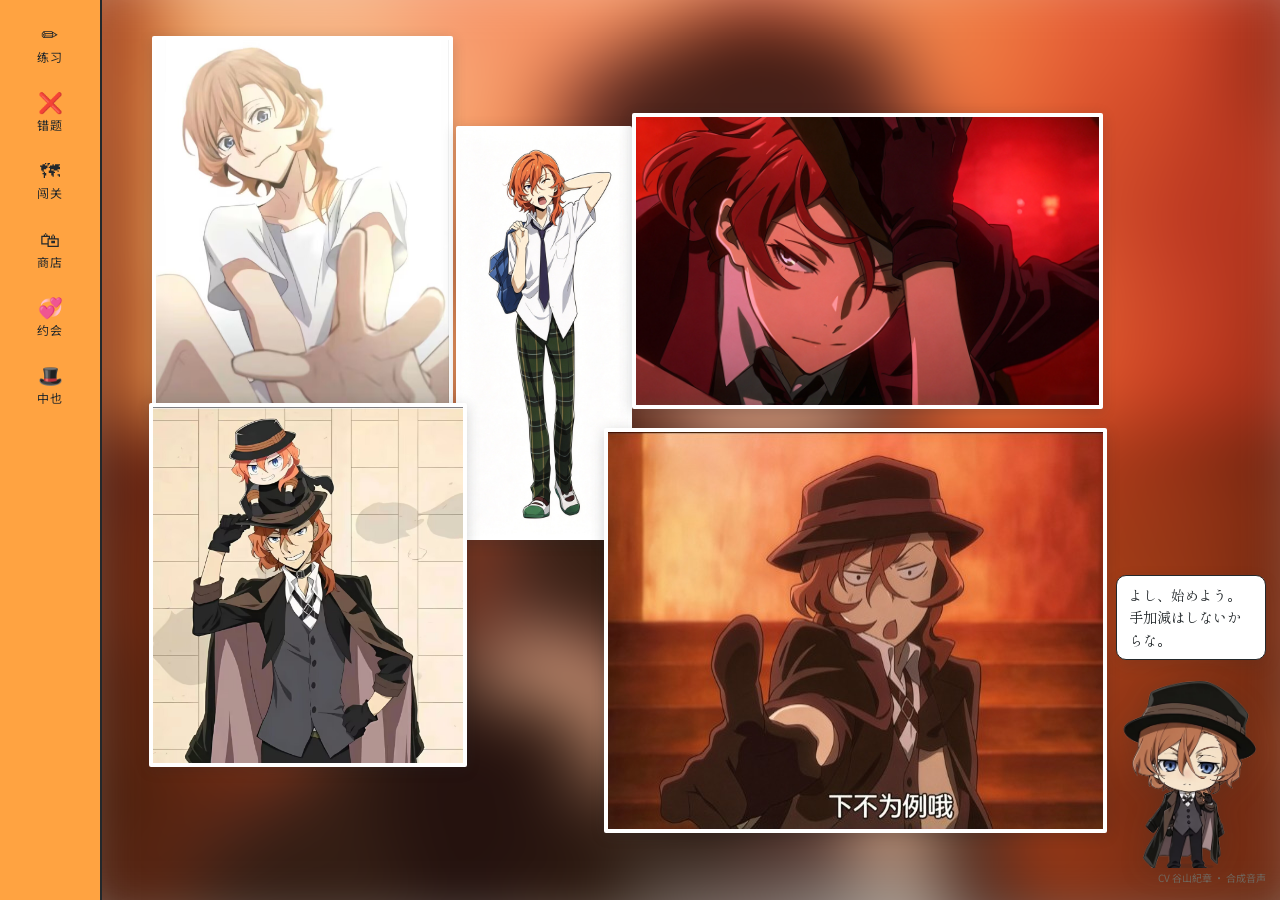
==== index.html @ ce62f8be "中也的约会基金上线（替换左边栏衣橱入口）：侧栏「👗衣橱」改「💞约会」，衣橱换装 UI/wrInit/wrState 全套删除（config/wardrobe.json 与 store.wardrobe" ====
<!DOCTYPE html>
<html lang="zh-CN">
<head>
<meta charset="UTF-8">
<meta name="viewport" content="width=device-width, initial-scale=1.0">
<title>かな練習 · 标日初级上册单词拼写</title>
<link rel="preconnect" href="https://fonts.googleapis.com">
<link rel="preconnect" href="https://fonts.gstatic.com" crossorigin>
<link href="https://fonts.googleapis.com/css2?family=Shippori+Mincho:wght@500;700;800&family=Noto+Sans+SC:wght@400;500;700&display=swap" rel="stylesheet">
<link rel="stylesheet" href="css/style.css">
</head>
<body>
<!-- ============ 左侧功能边栏 ============ -->
<aside class="sidebar" id="sideBar">
  <button class="side-item" id="practiceBtn" title="练习"><span class="si-ico">✏️</span><span class="si-tx">练习</span></button>
  <button class="side-item" id="wrongSideBtn" title="错题本"><span class="si-ico">❌</span><span class="si-tx">错题</span></button>
  <button class="side-item" id="questSideBtn" title="闯关地图"><span class="si-ico">🗺</span><span class="si-tx">闯关</span></button>
  <button class="side-item" id="shopBtn" title="商店"><span class="si-ico">🛍</span><span class="si-tx">商店</span></button>
  <button class="side-item" id="bankBtn" title="中也的约会基金"><span class="si-ico">💞</span><span class="si-tx">约会</span></button>
  <button class="side-item" id="chuuyaBtn" title="中也"><span class="si-ico">🎩</span><span class="si-tx">中也</span></button>
</aside>

<!-- ============ 主页面图片轮播（边栏右侧整个区域） ============ -->
<div id="homeStage" aria-hidden="true">
  <div class="hs-bg" id="hsBg0"></div>
  <div class="hs-bg" id="hsBg1"></div>
  <div class="hs-stack" id="hsStack"></div>
</div>

<header class="top" id="topbar" hidden>
  <button class="home-back" id="backHomeBtn" title="返回主页面" aria-label="返回主页面"><svg viewBox="0 0 24 24" width="20" height="20" aria-hidden="true"><path d="M20 12H5M11 5l-7 7 7 7" fill="none" stroke="currentColor" stroke-width="2" stroke-linecap="round" stroke-linejoin="round"/></svg></button>
  <h1 class="jp">かな書き取り <span style="font-family:inherit">· 单词拼写练习</span></h1>
  <div class="sub">新版标准日本语 初级上册 · <span id="totalWords">1065</span> 词</div>
</header>

<div class="hud" id="hud" hidden>
  <span class="hud-item">Lv <b id="hudLv">1</b></span>
  <span class="hud-item" title="金币">🪙 <b id="hudCoins">10000</b></span>
  <span class="hud-item" title="提示券：揭示下一个假名，每按一次消耗 1 张">💡 <b id="hudHint">10</b></span>
  <span class="hud-item" title="跳过券：跳过当前词，每词消耗 1 张">🎫 <b id="hudSkip">10</b></span>
  <span class="hud-spacer"></span>
  <button class="hud-btn dev" id="resetEcoBtn" title="开发者：重置等级/金币/券为默认值">重置</button>
</div>

<!-- ============ 选择范围（练习页：主区全宽，与顶栏同层） ============ -->
<section id="setup" hidden>
  <div class="setup-top">
    <button class="word-edit" id="editWordsBtn" disabled title="先勾选下方课文，再点这里增删单词">✏️ 编辑单词</button>
    <button class="btn" id="allBtn">全选</button>
    <button class="btn" id="noneBtn">清空</button>
    <span class="wt-total" id="wtPractice"></span>
  </div>
  <div class="lessons" id="lessonChips"></div>
  <div class="stage-tests" id="stageTests"></div>
  <div class="opt">
    <label><input type="checkbox" id="optRandom" checked>乱序出题</label>
    <label><input type="checkbox" id="optKanji">题面显示汉字写法</label>
    <label><input type="checkbox" id="optLen" checked>显示字数格子</label>
  </div>
  <p class="note">看中文释义，用日语输入法把这个词的假名拼出来，回车判定。答错的词会自动进错题本。</p>
  <button class="start" id="startBtn" disabled>请先选择课文</button>
</section>

<!-- ============ 闯关地图（主区全宽，与顶栏/练习页同层） ============ -->
<section id="questMap" hidden>
  <div class="drill-top">
    <div></div>
    <div class="map-title">闯关地图 · 初级上册 24 课<span class="wt-total" id="wtQuest"></span></div>
    <div><button class="quit" id="questResetBtn">重置进度</button></div>
  </div>
  <div class="qmap" id="qmapBox"></div>
  <p class="note">3★ = 全对且未用券 · 用券最高 2★ · 首通奖励翻倍 · 自由练习不受限制</p>
</section>

<!-- ============ 错题本过渡页（主区全宽，与闯关地图同层）：先看统计，点「败部复活」才进答题 ============ -->
<section id="wrongBook" hidden>
  <div class="drill-top">
    <div></div>
    <div class="map-title"><span id="wrongBookTitle">错题本</span><span class="wt-total" id="wtWrong"></span></div>
    <div><button class="quit" id="wrongClearBtn">清空错题本</button></div>
  </div>
  <div class="wrong-stats" id="wrongStatsBox"></div>
  <button class="start" id="reviveBtn">败部复活</button>
</section>

<div class="wrap">
  <!-- ============ 错题本为空 ============ -->
  <section id="wrongEmpty" hidden>
    <p class="empty-note">错题本还是空的 · 在「练习」里答错的词会自动收进来</p>
  </section>

  <!-- ============ 练习 ============ -->
  <section id="drill" hidden>
    <div class="drill-top">
      <div></div>
      <div class="drill-mid"><span id="progress"></span><span id="questModeTag" hidden>闯关模式</span></div>
      <div class="streak">连对 <b id="streakNum">0</b></div>
    </div>
    <div class="card">
      <div class="tags">
        <span class="tag pos" id="posTag"></span>
        <span class="tag lesson" id="lessonTag"></span>
        <span class="tag lesson" id="diffTag" hidden></span>
      </div>
      <div class="meaning jp" id="meaningEl"></div>
      <div class="kanji-hint jp" id="kanjiHint" hidden></div>
      <div class="masu jp" id="masu"></div>
      <input id="ans" autocomplete="off" autocapitalize="off" spellcheck="false" placeholder="输入假名，回车判定">
      <div class="actions">
        <button class="btn" id="hintBtn">提示下一假名</button>
        <button class="btn" id="clearBtn">清空</button>
        <button class="btn" id="skipBtn">跳过（记为答错）</button>
      </div>
      <div class="feedback" id="feedback"></div>
    </div>
    <!-- 手动计时：进场不走，开始/暂停/停止三键 + 时长显示，卡片下面左对齐 -->
    <div class="timer-row">
      <span id="timerDisp">00:00</span>
      <button id="timerPauseBtn" title="开始计时"><svg viewBox="0 0 24 24" width="13" height="13" aria-hidden="true"><g class="ic-pause"><rect x="6" y="4" width="4.5" height="16" rx="1" fill="currentColor"/><rect x="13.5" y="4" width="4.5" height="16" rx="1" fill="currentColor"/></g><g class="ic-play"><path d="M7 4.5v15l13-7.5z" fill="currentColor"/></g></svg></button>
      <button id="timerStopBtn" title="停止"><span class="stop-sq"></span></button>
    </div>
  </section>

  <!-- ============ 结果 ============ -->
  <section id="result" hidden>
    <div class="score">
      <div><div class="num ok" id="scoreCorrect">0</div><div class="lab">答对</div></div>
      <div><div class="num" id="scoreTotal">0</div><div class="lab">总题数</div></div>
      <div><div class="num" id="scoreStreak">0</div><div class="lab">最高连对</div></div>
    </div>
    <div class="qstars" id="qStars" hidden></div>
    <p class="empty-note" id="qRewardNote" hidden></p>
    <div class="wrong-list" id="wrongListBlock" hidden>
      <h3>本次答错</h3>
      <div id="wrongRows"></div>
    </div>
    <p class="empty-note" id="allRightNote" hidden>全部答对，漂亮！</p>
    <p class="empty-note" id="ticketNote" hidden>本场使用了提示/跳过券 · 闯关模式下星级将封顶 2 星</p>
    <div class="row">
      <button class="btn" id="retryQuestBtn" hidden>再挑战本关</button>
      <button class="btn" id="redoWrongBtn">重练本次错题</button>
      <button class="btn" id="redoSameBtn">同范围再来一轮</button>
      <button class="btn" id="backBtn">返回选择</button>
    </div>
  </section>

  <!-- ============ 商店 ============ -->
  <section id="shopView" hidden>
    <div class="page-narrow">
      <div class="shop-item">
        <div class="shop-info"><b>提示券 💡</b><span>揭示下一个假名 · 每次扣 1 张</span></div>
        <button class="btn" id="buyHintBtn">🪙 15</button>
      </div>
      <div class="shop-item">
        <div class="shop-info"><b>跳过券 🎫</b><span>跳过当前词（记为答错）</span></div>
        <button class="btn" id="buySkipBtn">🪙 30</button>
      </div>
      <div class="shop-note" id="shopNote">券点击即买 · 扣金币直接生效</div>
    </div>
  </section>

  <!-- ============ 中也的约会基金：三板块答题时长兑金币（2026-11-07 替换衣橱入口） ============ -->
  <section id="bankView" hidden>
    <div class="page-narrow">
      <div class="bank-head">
        <b class="bank-title">💞 中也的约会基金</b>
        <span class="bank-sub">攒下的每一分钟，中也都记着</span>
      </div>
      <div class="bank-stats">
        <div class="bank-stat"><span class="lab">未兑换时长</span><b id="bankAvail">00:00</b></div>
        <div class="bank-stat"><span class="lab">已兑换时长</span><b id="bankSpent">00:00</b></div>
      </div>
      <div class="shop-item">
        <div class="shop-info"><b>20 分钟档 · 50 金币</b><span>满 20 分钟、不足 30 分钟时可领 · 兑换扣 20 分钟</span></div>
        <button class="btn bank-claim" data-min="20" data-reward="50">兑换</button>
      </div>
      <div class="shop-item">
        <div class="shop-info"><b>30 分钟档 · 110 金币</b><span>满 30 分钟、不超过 1 小时可领 · 兑换扣 30 分钟</span></div>
        <button class="btn bank-claim" data-min="30" data-reward="110">兑换</button>
      </div>
      <div class="shop-item">
        <div class="shop-info"><b>1 小时档 · 200 金币</b><span>超过 1 小时可领 · 兑换扣 60 分钟</span></div>
        <button class="btn bank-claim" data-min="60" data-reward="200">兑换</button>
      </div>
      <div class="shop-note" id="bankNote">未兑换时长满 20 分钟就能领第一笔</div>
    </div>
  </section>
</div>

<!-- ============ 中也 ============ -->
<div class="shop-mask" id="chuuyaMask" hidden>
  <div class="shop">
    <div class="shop-head"><b>中也</b><button class="shop-close" id="chuuyaCloseBtn">✕</button></div>
    <div id="chuuyaBody"></div>
  </div>
</div>

<!-- ============ 编辑单词 ============ -->
<div class="shop-mask" id="editMask" hidden>
  <div class="shop edit-shop">
    <div class="shop-head"><b id="editTitle">编辑单词</b><button class="shop-close" id="editCloseBtn">✕</button></div>
    <div class="edit-body" id="editBody"></div>
    <p class="shop-note" id="editNote"></p>
    <div class="edit-foot">
      <button class="btn" id="editCancelBtn">取消</button>
      <button class="btn save" id="editSaveBtn">保存修改</button>
    </div>
  </div>
</div>

<!-- ============ 难度选择 ============ -->
<div class="shop-mask" id="diffMask" hidden>
  <div class="shop">
    <div class="shop-head"><b id="diffTitle">第1课</b><button class="quit" id="diffResetBtn">重置</button><button class="shop-close" id="diffCloseBtn">✕</button></div>
    <div class="shop-item">
      <div class="shop-info"><b>普通</b><span>中文释义 → 打假名 · 显示字数格子</span></div>
      <div class="diff-right"><span class="dstars" id="diffNStars"></span><button class="btn" id="diffNBtn">开始</button></div>
    </div>
    <div class="shop-item">
      <div class="shop-info"><b>进阶</b><span>看汉字写假名读音 · 无字数格子</span></div>
      <div class="diff-right"><span class="dstars" id="diffAStars"></span><button class="btn" id="diffABtn">开始</button></div>
    </div>
    <div class="shop-note">首通奖励翻倍 · 过关 1/2/3★ +20/30/50</div>
  </div>
</div>

<!-- ============ 升级/降级弹窗 ============ -->
<div class="shop-mask" id="lvUpMask" hidden>
  <div class="shop lvup">
    <div class="shop-head"><b id="lvUpTitle">🎉 恭喜升级！</b></div>
    <div class="shop-item">
      <div class="shop-info"><b id="lvUpLine"></b><span id="lvUpDetail"></span></div>
    </div>
    <p class="shop-note" id="lvUpNote">每升 1 级：金币 +5000 · 提示券 +10 · 跳过券 +10</p>
    <div class="edit-foot"><button class="btn save" id="lvUpOkBtn">收下奖励</button></div>
  </div>
</div>

<!-- ============ 计时停止确认：本场统计 + 退出/不退出 ============ -->
<div class="shop-mask" id="stopMask" hidden>
  <div class="shop stop-shop">
    <div class="shop-head"><b id="stopTitle">练习</b></div>
    <div class="stop-stats">
      <div class="stop-line">
        <span class="s-ok">✅ <b id="stopOk">0</b>道</span>
        <span class="s-bad">❌ <b id="stopBad">0</b>道</span>
        <span class="s-acc">正确率 <b id="stopAcc">—</b></span>
      </div>
      <div class="stop-line"><span>💡 <b id="stopHint">0</b></span><span>🎫 <b id="stopSkip">0</b></span></div>
    </div>
    <div class="edit-foot stop-foot">
      <button class="btn" id="stopExitBtn">退出</button>
      <button class="btn save" id="stopStayBtn">不退出</button>
    </div>
  </div>
</div>

<script src="js/puppet.js"></script>
<script src="js/companion.js"></script>
<script src="js/homestage.js"></script>
<script src="js/cursor-dog.js"></script>
<script src="js/sfx.js"></script>
<script src="js/main.js"></script>
</body>
</html>
---- css/style.css ----
:root{
  --bg:#EEF1EE;
  --panel:#FFFFFF;
  --ink:#23282B;
  --muted:#6E7A76;
  --ai:#33518E;
  --ai-deep:#26406F;
  --ai-soft:#DFE6F2;
  --shu:#BE4441;
  --shu-soft:#F6E3E2;
  --midori:#3F7D57;
  --midori-soft:#E1EFE6;
  --line:#D7DDD8;
  --masu-line:#E4E1D6;
  --grad-h:linear-gradient(90deg,#CDFF97,#F0D1FF);   /* 绿→紫横向渐变：编辑单词/全选/清空、错题行、券/时长档框 */
  --grad-v:linear-gradient(180deg,#CDFF97,#F0D1FF);  /* 同色纵向：中也弹窗面板 */
  --side-w:102px;
}
*{box-sizing:border-box;margin:0;padding:0}
[hidden]{display:none !important}   /* 覆盖 header.top/.hud 等的 display:flex，保证 hidden 生效 */
html{-webkit-text-size-adjust:100%}
body{
  background:var(--bg);
  color:var(--ink);
  font-family:"Noto Sans SC","Microsoft YaHei",system-ui,sans-serif;
  font-size:16px;
  line-height:1.6;
  min-height:100vh;
}
.jp{font-family:"Shippori Mincho","Yu Mincho","MS Mincho",serif;}
.wrap{max-width:680px;margin:0 auto;padding:0 16px 64px;position:relative;z-index:1;pointer-events:none;}   /* 顶部间距由移出的 header 自带 */
.wrap>*{pointer-events:auto;}   /* 容器本体穿透点击（空隙处点到轮播层），内容层浮在轮播上方 */
@media (max-width:890px){   /* 窄屏：内容区从边栏右侧开始，不再居中 */
  .wrap{margin-left:var(--side-w);max-width:none;}
}
header.top{   /* 顶栏：边栏右侧整个主区全宽；箭头贴左、标题绝对居中、词数贴右 */
  position:relative;z-index:1;
  display:flex;align-items:center;justify-content:space-between;
  margin:24px 0 6px var(--side-w);
  padding:0 20px 10px 16px;
}
header.top h1{   /* 绝对居中（flex:1 会因左右元素宽度不等而偏心）；纯展示不挡箭头/词数点击 */
  position:absolute;top:0;bottom:10px;left:0;right:0;
  display:flex;align-items:center;justify-content:center;
  margin:0;pointer-events:none;white-space:nowrap;
  font-size:20px;font-weight:700;letter-spacing:.02em;
}
header.top .sub{font-size:12px;color:var(--muted);margin-left:auto;}
/* 返回主页面箭头：无圆圈细线条，字号颜色与标题一致 */
.home-back{
  border:none;background:none;color:var(--ink);cursor:pointer;flex:none;
  align-self:center;padding:2px 10px 2px 0;margin-right:2px;line-height:0;
}
.home-back svg{display:block;}
.home-back:hover{color:var(--ai);}
.home-back:focus-visible{outline:2px solid var(--ai);outline-offset:2px;}
main section{margin-top:28px;}
.note{font-size:13px;color:var(--muted);margin:10px 0 0;}

/* ---------- setup ---------- */
/* 编辑单词入口按钮：细描边胶囊，悬停淡靛底 */
.word-edit{
  border:1.5px solid var(--ai);background:var(--grad-h);color:var(--ai);
  border-radius:999px;padding:7px 20px;font-size:14px;font-weight:600;
  font-family:inherit;letter-spacing:.04em;cursor:pointer;
  display:inline-flex;align-items:center;gap:7px;margin-bottom:12px;
  transition:background .15s ease,box-shadow .15s ease,border-color .15s ease;
}
.word-edit:hover:not(:disabled){background:var(--ai-soft);box-shadow:0 2px 8px rgba(51,81,142,.14);}
.word-edit:disabled{border-color:var(--line);color:var(--muted);cursor:not-allowed;}
.setup-top{display:flex;align-items:center;gap:12px;margin-bottom:12px;}   /* 编辑单词 + 全选/清空 同一行；12px 行距=原 .word-edit 的 margin-bottom */
.setup-top .word-edit{margin-bottom:0;}
.setup-top .btn{font-size:13px;padding:4px 12px;background:var(--grad-h);}   /* 比编辑单词小一点、比右上角重置大一点 */
.lessons{display:grid;grid-template-columns:repeat(auto-fill,minmax(96px,1fr));gap:8px;}
/* 练习页移出 .wrap 独立全宽（与 header.top 同层）：铺满边栏右侧主区，不再挤居中列 */
#setup{
  margin:28px 0 0 var(--side-w);padding:0 20px 64px 16px;
  position:relative;z-index:1;
}
#setup .lessons{grid-template-columns:repeat(12,1fr);gap:14px 12px;}   /* 全宽铺满、12 列（24 课=2 行，单卡与阶段按钮差不多宽）；窄屏降列 */
#setup .opt{justify-content:center;}
#setup .note{text-align:center;}
#setup .start{display:block;width:min(420px,100%);margin:22px auto 0;}   /* button 是 inline-block，auto margin 要配 display:block 才居中 */
@media (max-width:890px){
  #setup .lessons{grid-template-columns:repeat(8,1fr);}
}
@media (max-width:560px){
  #setup .lessons{grid-template-columns:repeat(6,1fr);}
}
.stage-tests{display:flex;justify-content:center;flex-wrap:wrap;gap:10px;margin-top:14px;}
.chip{
  border:none;background:transparent;border-radius:6px;   /* 透明无边框：融进轮播背景更沉浸 */
  padding:7px 4px 5px;text-align:center;cursor:pointer;user-select:none;
  transition:background .12s;
}
.chip .no{display:block;font-weight:700;font-size:15px;}
.chip .ct{display:block;font-size:11px;color:var(--muted);line-height:1.3;}
.chip .no,.chip .ct{text-shadow:0 1px 3px rgba(255,255,255,.75),0 0 6px rgba(255,255,255,.45);}   /* 透明底后文字直接叠在轮播上，白晕保可读 */
.chip:hover{background:rgba(255,255,255,.35);}   /* 无边框后用淡白底做悬停反馈 */
.chip.on{background:#FFA341;color:var(--ink);}   /* 选中态=与边栏相同橙（色值独立写死），未选=透明 */
.chip.on .ct{color:var(--ink);}
/* 悬停彩蛋：移入课程按钮随机出一张图，contain 完整显示、文字隐藏（规则须在 .chip.on 后，否则选中态橙底盖掉白底衬） */
.chip.peek{background-color:#fff;background-size:contain;background-position:center;background-repeat:no-repeat;}
.chip.peek .no,.chip.peek .ct{visibility:hidden;}
.row{display:flex;flex-wrap:wrap;gap:8px;align-items:center;margin-top:14px;}
button{font:inherit;cursor:pointer;}
.btn{
  border:1px solid var(--line);background:var(--panel);color:var(--ink);
  border-radius:6px;padding:7px 14px;font-size:14px;
  transition:border-color .12s, background .12s;
}
.btn:hover{border-color:var(--ai);color:var(--ai);}
.opt{display:flex;gap:18px;flex-wrap:wrap;margin-top:16px;font-size:14px;color:var(--muted);}
.opt label{display:flex;align-items:center;gap:6px;cursor:pointer;}
.opt input{accent-color:#FFA341;width:15px;height:15px;}   /* 打勾框橙，色值与边栏相同但独立写死不联动 */
.start{
  width:100%;margin-top:22px;padding:13px;border:none;border-radius:8px;
  background:#FFA341;color:var(--ink);font-size:16px;font-weight:700;letter-spacing:.08em;
  transition:background .12s;
}
.start:hover{background:#F08900;}
.start:disabled{background:#FFA341;opacity:.45;cursor:not-allowed;}   /* 未选课文也保持橙的身份，半透示意禁用 */
#startBtn.peek{color:transparent;background-color:#fff;}   /* hover 彩蛋：图紧裁 contain 居中（人物 1.6:1 竖比例，按钮 8:1 横框内显示 ~85×50），白底衬透明区；收窄到开始按钮本体，防殃及同样挂 .peek 的败部复活 */

/* ---------- drill ---------- */
.drill-top{display:flex;align-items:center;justify-content:space-between;font-size:13px;color:var(--muted);margin-bottom:12px;}
.drill-mid{display:flex;align-items:center;gap:10px;}   /* 第x/x题+闯关模式标记成对居中，不参与两端分布 */
.drill-top .quit{border:none;background:none;color:var(--muted);font-size:13px;padding:4px 2px;}
.drill-top .quit:hover{color:var(--shu);}
.streak{font-variant-numeric:tabular-nums;}
.streak b{color:var(--midori);font-size:15px;}
.card{
  background:var(--panel);border:1px solid var(--line);border-radius:10px;
  padding:28px 26px 24px;position:relative;
}
.card .tags{position:absolute;top:-11px;left:20px;display:flex;gap:6px;}
.tag{
  font-size:11px;padding:1px 9px;border-radius:99px;background:var(--ink);color:#fff;letter-spacing:.06em;
}
.tag.pos{background:var(--ai);}
.tag.lesson{background:#8B917F;}
.meaning{font-size:26px;font-weight:700;line-height:1.45;min-height:44px;}
.kanji-hint{font-size:15px;color:var(--muted);margin-top:2px;}

.masu{
  display:flex;flex-wrap:wrap;gap:6px;margin:22px 0 4px;
}
.masu .cell{
  width:52px;height:52px;border:1.5px solid var(--masu-line);background:#FDFCF9;
  display:flex;align-items:center;justify-content:center;
  font-size:26px;font-weight:700;color:var(--ink);
  border-radius:2px;
  position:relative;   /* 扫光 ::after 的定位锚 */
}
.masu .cell.filled{border-color:#B9C4B0;}
.masu.ok .cell{background:var(--midori-soft);border-color:var(--midori);color:var(--midori);}
.masu.bad .cell{background:var(--shu-soft);border-color:var(--shu);color:var(--shu);}
.masu.bad .cell.hit{background:var(--midori-soft);border-color:var(--midori);color:var(--midori);}

#ans{
  width:100%;margin-top:10px;padding:10px 12px;font-size:18px;
  border:1.5px solid var(--line);border-radius:6px;background:var(--panel);
  font-family:inherit;color:var(--ink);outline:none;
}
#ans:focus{border-color:var(--ai);}
.actions{display:flex;gap:8px;margin-top:12px;}
.actions .btn{font-size:13px;padding:6px 12px;}
.feedback{margin-top:16px;min-height:30px;position:relative;}   /* relative=答对粒子的定位锚 */
.fb-msg{font-size:14px;font-weight:700;}
.fb-msg.ok{color:var(--midori);}
.fb-msg.bad{color:var(--shu);}
.reveal{
  display:flex;align-items:baseline;gap:12px;flex-wrap:wrap;margin-top:8px;
  padding-top:12px;border-top:1px dashed var(--line);
}
.reveal .kana{font-size:22px;font-weight:800;color:var(--ai);}
.reveal .kanji{font-size:16px;color:var(--ink);}
.reveal .say{
  border:1px solid var(--line);background:var(--panel);border-radius:99px;
  width:34px;height:34px;font-size:16px;line-height:1;align-self:center;
}
.reveal .say:hover{border-color:var(--ai);}
.enter-tip{font-size:12px;color:var(--muted);margin-top:8px;}

/* ---------- result ---------- */
.score{display:flex;gap:34px;align-items:baseline;padding:18px 4px;}
.score .num{font-size:46px;font-weight:800;line-height:1;}
.score .num.ok{color:var(--midori);}
.score .lab{font-size:13px;color:var(--ink);margin-top:6px;}
.wrong-list{margin-top:8px;}
.wrong-list h3{font-size:14px;color:var(--shu);letter-spacing:.1em;margin-bottom:8px;}
.wrow{
  display:flex;gap:12px;align-items:baseline;flex-wrap:wrap;
  padding:9px 4px;border-bottom:1px solid var(--line);font-size:15px;
}
.wrow .l{font-size:11px;color:var(--ink);min-width:44px;}
.wrow .k{font-weight:800;min-width:120px;}
.wrow .m{color:var(--ink);font-size:13px;}
.empty-note{color:var(--ink);font-size:14px;padding:10px 4px;}
@media (max-width:480px){
  .masu .cell{width:44px;height:44px;font-size:22px;}
  .meaning{font-size:21px;}
  .score{gap:22px;}
}
@media (prefers-reduced-motion:reduce){
  *{transition:none !important;}
}

/* ---------- HUD / 商店（P1） ---------- */
.hud{
  display:flex;align-items:center;justify-content:center;gap:14px;
  padding:8px 20px 8px 16px;margin:0 0 14px var(--side-w);   /* 移出 .wrap：主区全宽条，与 header/#setup 对齐 */
  position:relative;z-index:1;
  font-size:13px;color:var(--muted);
}
.hud .hud-spacer{display:none;}   /* 居中布局不需要把重置推到最右 */
.hud b{color:var(--ink);font-size:14px;}
.hud-item.bump b{animation:bump .35s ease;}
@keyframes bump{40%{transform:scale(1.3);color:var(--midori);}}
.hud-spacer{flex:1;}
.hud-btn{
  font-size:12px;padding:2px 10px;border:1px solid var(--line);
  background:var(--panel);border-radius:999px;cursor:pointer;color:var(--muted);
}
.hud-btn:hover{border-color:var(--ai);color:var(--ai);}
.hud-btn.dev{opacity:.6;}
.shop-mask{
  position:fixed;inset:0;background:rgba(35,40,43,.4);
  display:flex;align-items:center;justify-content:center;z-index:50;
}
.shop-mask[hidden]{display:none;}
.shop{
  width:min(340px,92vw);background:var(--panel);border:1px solid var(--line);
  border-radius:10px;padding:16px;box-shadow:0 12px 32px rgba(35,40,43,.18);
}
.shop-head{display:flex;justify-content:space-between;align-items:center;margin-bottom:10px;}
/* 弹窗标题旁的「重置」小按钮：日系极简——无边框、淡灰底、轻圆角 */
#diffResetBtn{
  border:none;background:rgba(35,40,43,.07);border-radius:6px;
  color:var(--muted);font-size:12px;font-weight:400;font-family:inherit;
  padding:3px 10px;cursor:pointer;transition:background .15s ease,color .15s ease;
}
#diffResetBtn:hover{background:rgba(35,40,43,.13);color:var(--ink);}
.shop-close{border:none;background:none;font-size:14px;cursor:pointer;color:var(--muted);}
.shop-item{
  display:flex;justify-content:space-between;align-items:center;gap:10px;
  border:1px solid var(--line);border-radius:8px;padding:10px 12px;margin-bottom:8px;
}
.shop-info b{font-size:14px;display:block;}
.shop-info span{font-size:12px;color:var(--muted);}
.shop-note{font-size:12px;color:var(--muted);text-align:center;margin-top:4px;}
/* 主页面内嵌视图（商店/约会基金）：内容窄栏不铺满但在主区居中；卡片自衬底色（不再有弹窗白面板） */
.page-narrow{max-width:520px;margin-inline:auto;}
.page-narrow .shop-item{background:var(--grad-h);}
.shop.lvup{width:min(410px,92vw);}   /* 升级弹窗：奖励一行内容较长，加宽防折行 */

/* ---------- 衣橱 ---------- */
.shop-sep{border-top:1px dashed var(--line);margin:6px 0;}
.wr-slot{margin:10px 2px 4px;font-size:12px;color:var(--muted);letter-spacing:1px;}
.wr-chips{display:flex;flex-wrap:wrap;gap:8px;}
.wr-chip{
  border:1px solid var(--line);background:var(--panel);color:var(--ink);
  border-radius:999px;padding:5px 14px;font-size:13px;cursor:pointer;font-family:inherit;
}
.wr-chip:hover{border-color:var(--shu);}
.wr-chip.on{background:var(--ink);color:#fff;border-color:var(--ink);}
.wr-chip.locked{opacity:.5;}
/* 中也面板的滑动开关：关=灰轨白钮在左，开=#FF780C 橙轨白钮在右 */
.chuuya-sw{
  position:relative;flex:none;width:46px;height:26px;border-radius:999px;
  border:none;cursor:pointer;background:#E4E4E7;padding:0;
  transition:background .18s ease;font-family:inherit;
}
.chuuya-sw::after{
  content:"";position:absolute;top:3px;left:3px;width:20px;height:20px;border-radius:50%;
  background:#fff;box-shadow:0 1px 3px rgba(35,40,43,.25);transition:left .18s ease;
}
.chuuya-sw.on{background:#FF780C;}
.chuuya-sw.on::after{left:23px;}

/* ---------- 编辑单词弹窗 ---------- */
.edit-shop{width:min(600px,94vw);}
.edit-body{max-height:58vh;overflow-y:auto;padding-right:4px;}
.eg{margin-bottom:16px;}
.eg-head{
  display:flex;justify-content:space-between;align-items:baseline;
  border-bottom:2px solid var(--ink);padding-bottom:5px;
}
.eg-head b{font-size:14px;}
.eg-head span{font-size:12px;color:var(--muted);}
.ew{
  display:flex;align-items:center;gap:8px;padding:7px 4px;
  border-bottom:1px solid var(--masu-line);font-size:14px;
}
.ew-kana{font-family:"Shippori Mincho","Yu Mincho","MS Mincho",serif;font-weight:700;color:var(--ink);white-space:nowrap;}
.ew-writing{font-size:12px;color:var(--muted);white-space:nowrap;}
.ew-meaning{flex:1;font-size:13px;color:var(--ink);min-width:0;overflow:hidden;text-overflow:ellipsis;white-space:nowrap;}
.ew-pos{font-size:11px;color:var(--muted);border:1px solid var(--line);border-radius:4px;padding:0 5px;flex-shrink:0;}
.ew-x{
  border:none;background:none;color:var(--muted);font-size:16px;line-height:1;
  width:24px;height:24px;border-radius:50%;cursor:pointer;flex-shrink:0;
}
.ew-x:hover{background:var(--shu-soft);color:var(--shu);}
.ew.del .ew-kana,.ew.del .ew-writing,.ew.del .ew-meaning{text-decoration:line-through;opacity:.4;}
.ew.del{background:rgba(190,68,65,.06);}
.ew.add{background:var(--midori-soft);}
.ew.add .ew-kana{color:var(--midori);}
.eg-add{display:grid;grid-template-columns:1.1fr 1fr 1.4fr .8fr auto;gap:6px;margin-top:8px;}
.eg-add input{
  border:1px solid var(--line);border-radius:6px;padding:6px 8px;
  font-size:13px;font-family:inherit;min-width:0;
}
.eg-add input:focus{outline:none;border-color:var(--ai);}
.ea-plus{
  border:1px solid var(--ai);background:var(--panel);color:var(--ai);
  border-radius:6px;padding:6px 10px;font-size:13px;font-family:inherit;
  cursor:pointer;white-space:nowrap;
}
.ea-plus:hover{background:var(--ai-soft);}
.edit-foot{display:flex;justify-content:flex-end;gap:8px;margin-top:10px;}
.edit-foot .btn.save{background:var(--ai);border-color:var(--ai);color:#fff;}
.edit-foot .btn.save:hover{background:var(--ai-deep);border-color:var(--ai-deep);color:#fff;}
@media (max-width:560px){
  .eg-add{grid-template-columns:1fr 1fr;}
  .ea-plus{grid-column:1 / -1;}
}

/* ---------- 左侧功能边栏 ---------- */
.sidebar{
  position:fixed;left:0;top:0;bottom:0;width:var(--side-w);z-index:40;
  background:#FFA341;border-right:2px solid var(--ink);
  display:flex;flex-direction:column;align-items:stretch;gap:6px;padding-top:14px;
}
.side-item{
  width:100%;border:none;background:none;cursor:pointer;font-family:inherit;
  display:flex;flex-direction:column;align-items:center;gap:3px;
  padding:10px 2px;color:var(--ink);   /* 橙底上灰绿字看不清，改近黑 */
  transition:background .15s ease,color .15s ease;
}
.side-item .si-ico{font-size:20px;line-height:1;}
.side-item .si-tx{font-size:12px;letter-spacing:.08em;}
.side-item:hover{background:var(--ai-soft);color:var(--ai);}
.side-item:focus-visible{outline:2px solid var(--ai);outline-offset:-2px;}
@media (max-width:560px){   /* 小屏：边栏略窄，按钮随之收窄 */
  :root{--side-w:54px;}
  .side-item{padding:9px 2px;}
  .side-item .si-ico{font-size:18px;}
  .side-item .si-tx{font-size:11px;}
}

/* ---------- 主页面图片拼贴轮播 ---------- */
#homeStage{
  position:fixed;top:0;bottom:0;left:var(--side-w);right:0;z-index:0;
  overflow:hidden;cursor:pointer;background:var(--bg);
  user-select:none;-webkit-user-select:none;
  transition:opacity .6s ease;
}
/* 功能页下调暗背景轮播，避免干扰文字与答题 */
#homeStage.dim{opacity:.45;}
.hs-bg{
  position:absolute;inset:-48px;background-size:cover;background-position:center;
  filter:blur(36px);opacity:0;transition:opacity 1.3s ease;
}
.hs-bg.show{opacity:1;}
.hs-stack{position:absolute;inset:0;}
.hs-card{
  position:absolute;display:flex;align-items:center;justify-content:center;
  opacity:0;transition:opacity 1.1s ease;
}
.hs-card.on{opacity:1;}
/* 被顶掉的旧卡：新图先显，0.3s 后才开始渐隐（被盖住逐渐消失） */
.hs-card.leaving{transition:opacity .9s ease .3s;}
.hs-card img{
  display:block;max-width:100%;max-height:100%;width:auto;height:auto;
  background:#fff;padding:4px;border-radius:2px;
  box-shadow:0 3px 14px rgba(35,40,43,.2);
  -webkit-user-drag:none;pointer-events:none;
}

/* ---------- 闯关地图（P2）/ 错题本过渡页（共用全宽版式） ---------- */
/* 主区全宽独立条（与练习页同层）：去掉绿渐变大面板，只留悬浮道路+节点，不挡轮播背景 */
#questMap,#wrongBook{
  margin:28px 0 0 var(--side-w);padding:0 20px 20px 16px;
  position:relative;z-index:1;
}
#questMap .drill-top,#wrongBook .drill-top{position:relative;color:var(--ink);font-weight:600;}
#questMap .drill-top .map-title,#wrongBook .drill-top .map-title{   /* 标题绝对居中（左右元素宽度不等会挤偏） */
  position:absolute;inset:0;display:flex;align-items:center;justify-content:center;
  pointer-events:none;white-space:nowrap;
  text-shadow:0 1px 3px rgba(255,255,255,.75),0 0 6px rgba(255,255,255,.45);
}
#questMap .drill-top .quit,#wrongBook .drill-top .quit{   /* 重置进度/清空错题本贴右：半透明白胶囊保可读 */
  color:var(--ink);background:rgba(255,255,255,.55);border-radius:999px;padding:4px 12px;font-weight:600;
}
#questMap .note{text-shadow:0 1px 3px rgba(255,255,255,.75),0 0 6px rgba(255,255,255,.45);}
#questMap .drill-top .quit:hover,#wrongBook .drill-top .quit:hover{color:#fff;background:rgba(255,255,255,.28);}
#questMap .note{color:rgba(255,255,255,.85);}
/* 错题本统计行：白卡横排四段（课号/道数/占比/错次），错次红色醒目靠右 */
.wrong-stats{max-width:560px;margin:10px auto 0;}
.ws-row{
  display:flex;align-items:baseline;gap:18px;
  background:var(--grad-h);border-radius:10px;padding:10px 16px;margin-bottom:6px;
  font-size:14px;box-shadow:0 2px 8px rgba(21,64,56,.08);
}
.ws-row .l{font-weight:700;min-width:52px;}
.ws-row .p{color:var(--muted);font-size:13px;}
.ws-row .t{margin-left:auto;color:var(--shu);font-weight:700;}
#wrongBook .start{display:block;width:min(420px,100%);margin:22px auto 0;}   /* 与练习页开始按钮同款居中 */
/* 败部复活悬停彩蛋：固定单图 contain 居中，棋盘已抠成真透明直接浮在橙底上；
   只挂 #reviveBtn 本体不碰其他按钮；contain=人物完整不裁（420×52 里约 58px 高居中） */
#reviveBtn.peek{
  background-image:url("../assets/chuuya/revive-peek.png");
  background-size:contain;background-position:center;background-repeat:no-repeat;
  color:transparent;
}
.qmap{position:relative;margin:6px 0 4px;}
.qmap-path{position:absolute;left:0;top:0;}
.qmap-path .qmap-road{fill:none;stroke:rgba(255,255,255,.55);stroke-width:34;stroke-linecap:round;stroke-linejoin:round;filter:blur(.6px) drop-shadow(0 4px 10px rgba(21,64,56,.28));}   /* 白色磨砂半透明悬浮路+投影 */
.qmap-path .qmap-dash{fill:none;stroke:rgba(46,139,126,.8);stroke-width:3;stroke-dasharray:2 12;stroke-linecap:round;}   /* 白路上的深青点线 */
.qnode{
  position:absolute;width:76px;transform:translateX(-50%);
  display:flex;flex-direction:column;align-items:center;gap:5px;
}
.qnode .qlabel{
  font-size:13px;font-weight:700;color:#fff;letter-spacing:.05em;
  text-shadow:0 1px 3px rgba(21,64,56,.4);white-space:nowrap;
}
.qnode.locked .qlabel{color:rgba(255,255,255,.72);}
.qnode .qc{
  width:64px;height:64px;border-radius:50%;border:none;padding:0;
  background:#fff;cursor:pointer;font-family:inherit;
  box-shadow:0 5px 12px rgba(21,64,56,.25);
  display:grid;place-items:center;
}
.qnode .qi{
  width:48px;height:48px;border-radius:50%;display:grid;place-items:center;
  font-size:17px;font-weight:700;background:#E9F1EC;color:#2F7A6C;
}
.qnode.done .qi{background:#FAD55E;color:#B07F1F;}
.qnode.done.s3 .qc{box-shadow:0 0 0 3px #FFE9A8,0 5px 12px rgba(21,64,56,.25);}
.qnode.locked .qi{background:#DCE6E0;color:#93A39B;}
.qnode.locked .qc{cursor:not-allowed;}
.qnode .st{
  font-size:11px;letter-spacing:2px;color:rgba(255,255,255,.65);
  text-shadow:0 1px 2px rgba(21,64,56,.3);
}
.qnode.done .st{color:#FFDF8E;}
.qnode.shake .qc{animation:qshake .4s ease;}
.qnode.now .qc{animation:qpulse 1.8s ease-in-out infinite;}
@keyframes qshake{25%{transform:translateX(-4px)}50%{transform:translateX(4px)}75%{transform:translateX(-3px)}}
@keyframes qpulse{50%{box-shadow:0 0 0 10px rgba(255,255,255,.30),0 5px 12px rgba(21,64,56,.25);}}
.qgoal{position:absolute;font-size:24px;transform:translateX(-50%);filter:drop-shadow(0 3px 5px rgba(21,64,56,.35));}
@media (prefers-reduced-motion:reduce){
  .qnode.now .qc,.qnode.shake .qc{animation:none;}
}
.qstars{text-align:center;font-size:30px;letter-spacing:6px;color:#D9A441;margin-top:14px;}
.diff-right{display:flex;align-items:center;gap:10px;}
.diff-right .dstars{font-size:13px;color:#D9A441;letter-spacing:1px;}

/* ---------- 中也伴侣（P3） ---------- */
.companion{
  position:fixed;right:14px;bottom:14px;z-index:9999;
  display:flex;flex-direction:column;align-items:flex-end;
  pointer-events:none;
  cursor:grab;touch-action:none;user-select:none;-webkit-user-select:none;
}
.companion.dragging{cursor:grabbing;}
/* 气泡悬浮在立绘上方、不占布局：出现/消失时立绘位置不动 */
.companion-bubble{
  position:absolute;right:0;bottom:calc(100% + 8px);
  pointer-events:auto;cursor:pointer;
  max-width:min(300px,72vw);
  background:var(--panel);border:1px solid var(--ink);border-radius:10px;
  padding:8px 12px;font-size:14px;line-height:1.6;
  box-shadow:0 6px 16px rgba(35,40,43,.15);
}
.companion-bubble.jp{font-family:"Shippori Mincho","Yu Mincho","MS Mincho",serif;}
.companion-stage{position:relative;pointer-events:auto;}
.companion-puppet{line-height:0;}
.companion-puppet svg{display:block;height:200px;width:auto;filter:drop-shadow(0 6px 12px rgba(35,40,43,.22));}
/* 旧版图片立绘（mode=art 时启用） */
.companion-sprite{
  display:block;max-height:210px;width:auto;
  filter:drop-shadow(0 6px 12px rgba(35,40,43,.22));
  transition:opacity .18s ease;
  -webkit-user-drag:none;
}
#pp-all{
  transform-box:fill-box;transform-origin:50% 100%;
  animation:pp-breathe 3.4s ease-in-out infinite alternate;
}
@keyframes pp-breathe{from{transform:scaleY(1);}to{transform:scaleY(.982);}}
#pp-eyes-open{transform-box:fill-box;transform-origin:50% 50%;transition:transform .07s ease;}
.puppet.blink #pp-eyes-open{transform:scaleY(.12);}

/* ---------- 小人动作 ---------- */
#pp-act,#pp-head,#pp-armR,#pp-armL,#pp-zzz{transform-box:fill-box;}
#pp-act{transform-origin:50% 100%;}
#pp-head{transform-origin:50% 92%;}
#pp-armR{transform-origin:82% 5%;}
.puppet.act-talk #pp-head{animation:pp-talk .46s ease-in-out infinite alternate;}
@keyframes pp-talk{from{transform:rotate(-2.5deg);}to{transform:rotate(2.5deg);}}
.puppet.act-jump #pp-act{animation:pp-jump .7s ease-in-out;}
@keyframes pp-jump{0%,55%,100%{transform:translateY(0);}30%{transform:translateY(-16px);}78%{transform:translateY(-9px);}}
.puppet.act-angry #pp-act{animation:pp-angry .55s ease-in-out 2;}
@keyframes pp-angry{20%{transform:translateX(-4px) rotate(-2deg);}60%{transform:translateX(4px) rotate(2deg);}}
.puppet.act-poke #pp-act{animation:pp-poke .42s ease;}
@keyframes pp-poke{40%{transform:scale(.96,.97);}70%{transform:scale(1.02,1.01);}}
.puppet.act-wave #pp-armR{animation:pp-wave 1.8s ease-in-out;}
@keyframes pp-wave{0%,100%{transform:rotate(0);}25%,65%{transform:rotate(-125deg);}45%{transform:rotate(-105deg);}}
.puppet.act-look #pp-head{animation:pp-look 1.9s ease-in-out;}
@keyframes pp-look{30%{transform:rotate(6deg);}65%{transform:rotate(-5deg);}}
.puppet.act-hip #pp-armR{animation:pp-hip 2.2s ease-in-out;}
@keyframes pp-hip{0%,100%{transform:rotate(0);}40%,70%{transform:rotate(-32deg);}}
.puppet.act-sway #pp-act{animation:pp-sway 2.7s ease-in-out;}
@keyframes pp-sway{30%{transform:rotate(2deg);}70%{transform:rotate(-2deg);}}
.puppet.act-sleep #pp-head{animation:pp-nod 3s ease-in-out infinite alternate;}
@keyframes pp-nod{from{transform:rotate(3deg);}to{transform:rotate(8deg);}}
.puppet.act-sleep #pp-zzz{animation:pp-zfloat 2.4s ease-in-out infinite;}
@keyframes pp-zfloat{0%,100%{opacity:.25;}50%{opacity:1;}}
#pp-chain{transform-box:fill-box;transform-origin:50% 0%;animation:pp-chainsway 2.6s ease-in-out infinite alternate;}
@keyframes pp-chainsway{from{transform:rotate(-7deg);}to{transform:rotate(7deg);}}
.companion-credit{
  text-align:right;font-size:10px;color:var(--muted);opacity:.75;margin-top:2px;
}
@media (max-width:520px){
  .companion-puppet svg{height:140px;}
  .companion-sprite{max-height:150px;}
  .companion-bubble{font-size:13px;}
}
@media (prefers-reduced-motion:reduce){
  #pp-all{animation:none;}
  .puppet #pp-act,.puppet #pp-head,.puppet #pp-armR,.puppet #pp-armL,.puppet #pp-zzz,.puppet #pp-chain{animation:none !important;}
}

/* ============ 中也小狗光标 + 滑动拖尾(仅网站内生效, 不影响系统鼠标) ============ */
/* 光标: 宽版小狗 48px 方图, 热点(22,4)在头顶中心; !important 压过各处 cursor:pointer */
html, html *{cursor:url("../assets/cursor/dog-wide-cur.png") 22 4, auto !important;}
/* 拖尾: JS 沿鼠标轨迹每隔约30px生成一只, 0.8s 缩小下沉淡出 */
.dog-trail{
  position:fixed;left:0;top:0;pointer-events:none;z-index:9999;
  opacity:.95;will-change:transform,opacity;
  animation:dog-trail-fade .8s ease-out forwards;
}
.dog-trail img{width:100%;display:block;}
@keyframes dog-trail-fade{to{opacity:0;transform:scale(.55) translateY(8px);}}

/* ---------- 游戏反馈层：金币飘字 / 连击弹跳 / 格子扫光 / 答对粒子 ---------- */
.coin-float{position:fixed;z-index:3000;pointer-events:none;font-size:15px;font-weight:700;transform:translate(-50%,0);animation:coinFloatUp .9s ease-out forwards;}
.coin-float.plus{color:#D9A441;}
.coin-float.minus{color:var(--shu);}
@keyframes coinFloatUp{0%{opacity:0;transform:translate(-50%,8px)}20%{opacity:1}100%{opacity:0;transform:translate(-50%,-40px)}}

#streakNum{display:inline-block;}   /* inline 元素不吃 transform，弹跳动画需要 */
#streakNum.pop{animation:streakPop .25s ease;}
#streakNum.big{animation:streakBigPop .3s ease;color:#D9A441;}
@keyframes streakPop{40%{transform:scale(1.4)}}
@keyframes streakBigPop{40%{transform:scale(1.7)}}

.wrap.shake-quick{animation:shakeQuick .15s ease;}
@keyframes shakeQuick{25%{transform:translateX(-2px)}50%{transform:translateX(2px)}75%{transform:translateX(-1px)}}

.masu.flash .cell::after{content:"";position:absolute;inset:0;border-radius:inherit;pointer-events:none;opacity:0;background:linear-gradient(135deg,#fff,var(--midori));animation:masuSweep .5s ease-out both;animation-delay:calc(var(--i,0)*45ms);}
@keyframes masuSweep{0%{opacity:0}25%{opacity:.85}100%{opacity:0}}   /* 白→绿扫光，.cell.hit 原样式保留 */

.particle{position:absolute;left:20px;top:6px;width:6px;height:6px;border-radius:50%;pointer-events:none;animation:particleFly .6s ease-out forwards;}
@keyframes particleFly{from{opacity:1;transform:translate(0,0) scale(1)}to{opacity:0;transform:translate(var(--dx,0),var(--dy,-30px)) scale(.4)}}

/* ---------- 结算星级逐颗点亮 ---------- */
.qstars .qstar{display:inline-block;color:#C8CEC8;}   /* 未亮的灰星；inline-block 让 pop 动画吃得到 transform */
.qstars .qstar.lit{color:#D9A441;animation:starPop .35s ease;}
@keyframes starPop{40%{transform:scale(1.45)}}

/* ---------- 闯关地图：走过的路段金色亮线（叠在灰点线之上） ---------- */
.qmap-path .qseg-lit{fill:none;stroke:#D9A441;stroke-width:3;stroke-linecap:round;stroke-linejoin:round;}

/* ---------- 答题计时：题目卡片下面左对齐的透明按钮行（进场 00:00 不走） ---------- */
.timer-row{display:flex;align-items:center;gap:10px;margin-top:12px;}
.timer-row #timerDisp{font-variant-numeric:tabular-nums;font-weight:700;font-size:14px;color:var(--ink);}
.timer-row button{
  border:none;background:transparent;border-radius:6px;padding:4px 8px;cursor:pointer;user-select:none;
  color:var(--ink);font-size:13px;display:flex;align-items:center;transition:background .12s;
}
.timer-row #timerDisp,.timer-row button{text-shadow:0 1px 3px rgba(255,255,255,.75),0 0 6px rgba(255,255,255,.45);}   /* 透明底叠在轮播上，白晕保可读（同 .chip） */
.timer-row button:hover{background:rgba(255,255,255,.35);}   /* 淡白底悬停反馈 */
.timer-row .stop-sq{display:block;width:11px;height:11px;border-radius:2px;background:#E5484D;}   /* 停止=红色方块 */
#timerPauseBtn .ic-pause{display:none;}   /* 竖杠只在计时走动时出现，静止态（含进场 00:00）一律黑三角 */
#timerPauseBtn.running .ic-pause{display:block;}
#timerPauseBtn.running .ic-play{display:none;}
/* 落地页总时长角标：练习页清空右侧（轮播底上加白晕）、错题本/闯关绝对居中标题内右侧 */
.wt-total{font-size:13px;font-weight:400;color:var(--muted);margin-left:10px;}
#wtPractice{text-shadow:0 1px 3px rgba(255,255,255,.75),0 0 6px rgba(255,255,255,.45);}
/* 停止确认弹窗：本场统计两行 + 退出/不退出按示意图左右分开 */
.stop-shop .stop-stats{border:1px solid var(--line);border-radius:8px;padding:10px 14px;margin-bottom:4px;}
.stop-shop .stop-line{display:flex;justify-content:space-between;align-items:center;font-size:13px;color:var(--muted);}
.stop-shop .stop-line + .stop-line{margin-top:8px;}
.stop-shop .stop-line b{color:var(--ink);font-size:14px;font-variant-numeric:tabular-nums;}
.stop-shop .s-ok b{color:var(--midori);}
.stop-shop .s-bad b{color:var(--shu);}
.stop-shop .stop-foot{justify-content:space-between;padding:0 4px;}

/* ---------- 中也的约会基金：三板块时长兑金币（替换衣橱入口） ---------- */
.bank-head{margin-bottom:10px;text-align:center;}
.bank-title{display:block;font-size:17px;}
.bank-sub{font-size:12px;color:var(--muted);}
.bank-stats{display:flex;gap:10px;margin-bottom:12px;}
.bank-stat{flex:1;background:var(--grad-h);border:1px solid var(--line);border-radius:8px;padding:8px 12px;}
.bank-stat .lab{display:block;font-size:12px;color:var(--muted);}
.bank-stat b{font-size:16px;font-variant-numeric:tabular-nums;}
#chuuyaMask .shop{background:var(--grad-v);}   /* 中也弹窗纵向渐变；编辑/难度/升降弹窗保持白面板 */
/* 条目卡内部保持原横排（文字左、按钮右、框不变高），居中只作用于整栏与标题 */
.bank-claim:disabled{opacity:.45;cursor:not-allowed;color:var(--muted);}
.bank-claim:disabled:hover{border-color:var(--line);color:var(--muted);}   /* 压掉 .btn:hover 的变靛蓝 */
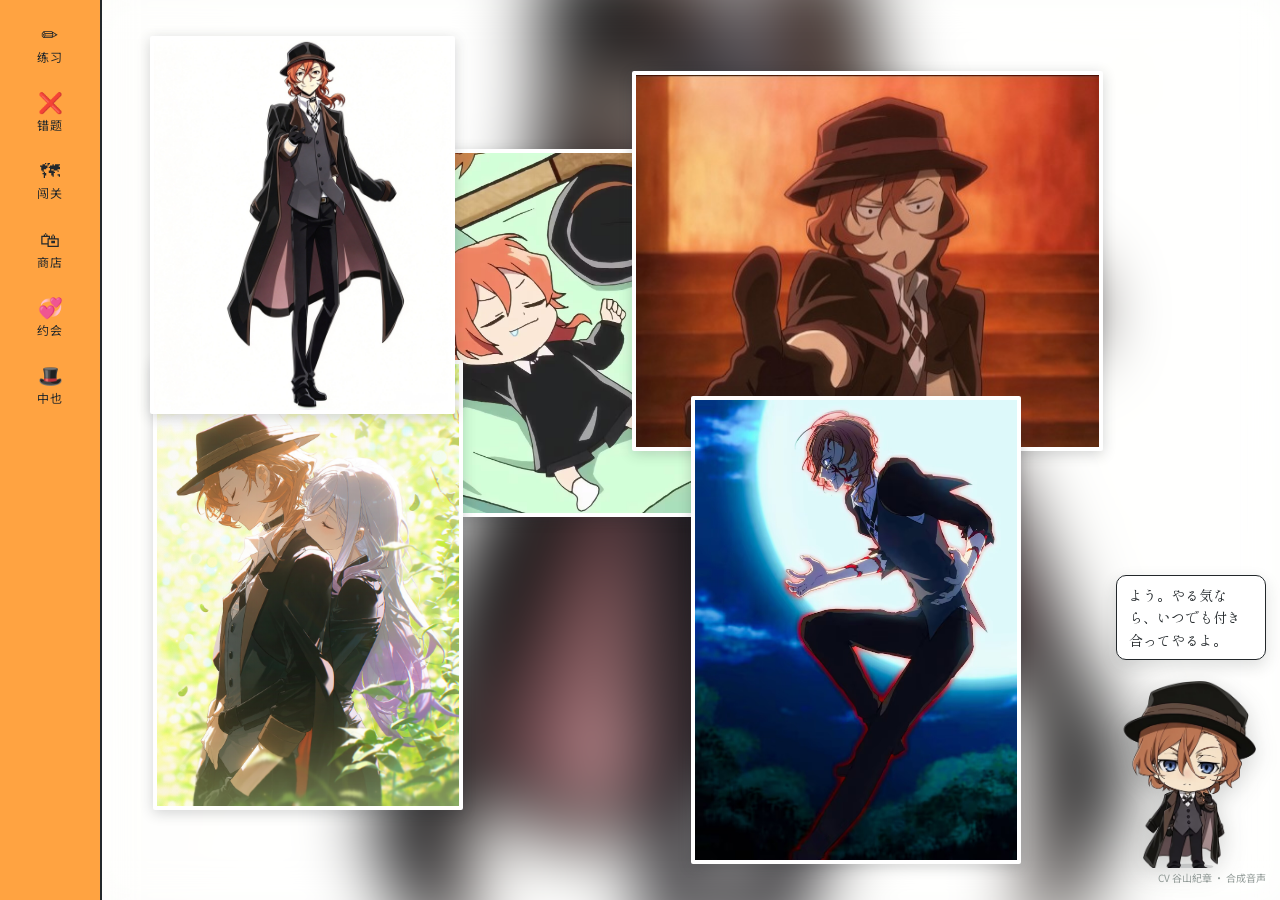
==== commit dd115a5f: "背景音乐接入：顶栏浅绿音符按钮点播/暂停（旋转+原地冻结），lo-fi 占位曲 Dreamy Flashback（CC-BY Kevin MacLeod），standalone 内联" ====
--- a/index.html
+++ b/index.html
@@ -30,6 +30,7 @@
 <header class="top" id="topbar" hidden>
   <button class="home-back" id="backHomeBtn" title="返回主页面" aria-label="返回主页面"><svg viewBox="0 0 24 24" width="20" height="20" aria-hidden="true"><path d="M20 12H5M11 5l-7 7 7 7" fill="none" stroke="currentColor" stroke-width="2" stroke-linecap="round" stroke-linejoin="round"/></svg></button>
   <h1 class="jp">かな書き取り <span style="font-family:inherit">· 单词拼写练习</span></h1>
+  <button id="bgmBtn" title="背景音乐" aria-label="背景音乐 播放/暂停"><svg class="bgm-note" viewBox="0 0 24 24" width="15" height="15" aria-hidden="true"><path d="M12 3v10.55c-.59-.34-1.27-.55-2-.55-2.21 0-4 1.79-4 4s1.79 4 4 4 4-1.79 4-4V7h4V3h-6z" fill="currentColor"/></svg></button>
   <div class="sub">新版标准日本语 初级上册 · <span id="totalWords">1065</span> 词</div>
 </header>
 
@@ -260,6 +261,7 @@
 <script src="js/homestage.js"></script>
 <script src="js/cursor-dog.js"></script>
 <script src="js/sfx.js"></script>
+<script src="js/bgm.js"></script>
 <script src="js/main.js"></script>
 </body>
 </html>
--- a/css/style.css
+++ b/css/style.css
@@ -12,8 +12,8 @@
   --midori-soft:#E1EFE6;
   --line:#D7DDD8;
   --masu-line:#E4E1D6;
-  --grad-h:linear-gradient(90deg,#CDFF97,#F0D1FF);   /* 绿→紫横向渐变：编辑单词/全选/清空、错题行、券/时长档框 */
-  --grad-v:linear-gradient(180deg,#CDFF97,#F0D1FF);  /* 同色纵向：中也弹窗面板 */
+  --grad-h:linear-gradient(90deg,#A1D6A5,#F0D1FF);   /* 绿→紫横向渐变：编辑单词/全选/清空、错题行、券/时长档框 */
+  --grad-v:linear-gradient(180deg,#A1D6A5,#F0D1FF);  /* 同色纵向：中也弹窗面板 */
   --side-w:102px;
 }
 *{box-sizing:border-box;margin:0;padding:0}
@@ -45,7 +45,24 @@
   margin:0;pointer-events:none;white-space:nowrap;
   font-size:20px;font-weight:700;letter-spacing:.02em;
 }
-header.top .sub{font-size:12px;color:var(--muted);margin-left:auto;}
+header.top .sub{font-size:12px;color:var(--muted);}
+/* 背景音乐音符按钮：磨砂半透明白底，浅绿音符；.spinning 旋转、.paused 冻结当前角度（右端一组，紧贴 1065 词左侧） */
+#bgmBtn{
+  margin-left:auto;
+  width:26px;height:26px;border-radius:50%;
+  border:1px solid rgba(35,40,43,.12);
+  background:rgba(255,255,255,.42);
+  backdrop-filter:blur(3px);
+  -webkit-backdrop-filter:blur(3px);
+  color:#A1D6A5;
+  display:flex;align-items:center;justify-content:center;
+  cursor:pointer;padding:0;flex:none;
+}
+#bgmBtn:hover{color:#8FC98F;}
+#bgmBtn .bgm-note{display:block;}
+#bgmBtn.spinning .bgm-note{animation:bgm-spin 3s linear infinite;}
+#bgmBtn.spinning.paused .bgm-note{animation-play-state:paused;}
+@keyframes bgm-spin{to{transform:rotate(360deg);}}
 /* 返回主页面箭头：无圆圈细线条，字号颜色与标题一致 */
 .home-back{
   border:none;background:none;color:var(--ink);cursor:pointer;flex:none;
@@ -130,7 +147,7 @@
 .streak{font-variant-numeric:tabular-nums;}
 .streak b{color:var(--midori);font-size:15px;}
 .card{
-  background:var(--panel);border:1px solid var(--line);border-radius:10px;
+  background:var(--grad-h);border:1px solid var(--line);border-radius:10px;
   padding:28px 26px 24px;position:relative;
 }
 .card .tags{position:absolute;top:-11px;left:20px;display:flex;gap:6px;}
@@ -146,7 +163,7 @@
   display:flex;flex-wrap:wrap;gap:6px;margin:22px 0 4px;
 }
 .masu .cell{
-  width:52px;height:52px;border:1.5px solid var(--masu-line);background:#FDFCF9;
+  width:52px;height:52px;border:1.5px solid var(--masu-line);background:rgba(255,255,255,.42);backdrop-filter:blur(3px);-webkit-backdrop-filter:blur(3px);
   display:flex;align-items:center;justify-content:center;
   font-size:26px;font-weight:700;color:var(--ink);
   border-radius:2px;
@@ -159,7 +176,7 @@
 
 #ans{
   width:100%;margin-top:10px;padding:10px 12px;font-size:18px;
-  border:1.5px solid var(--line);border-radius:6px;background:var(--panel);
+  border:1.5px solid var(--line);border-radius:6px;
   font-family:inherit;color:var(--ink);outline:none;
 }
 #ans:focus{border-color:var(--ai);}
@@ -230,7 +247,7 @@
 }
 .shop-mask[hidden]{display:none;}
 .shop{
-  width:min(340px,92vw);background:var(--panel);border:1px solid var(--line);
+  width:min(340px,92vw);background:var(--grad-v);border:1px solid var(--line);
   border-radius:10px;padding:16px;box-shadow:0 12px 32px rgba(35,40,43,.18);
 }
 .shop-head{display:flex;justify-content:space-between;align-items:center;margin-bottom:10px;}
@@ -252,6 +269,11 @@
 /* 主页面内嵌视图（商店/约会基金）：内容窄栏不铺满但在主区居中；卡片自衬底色（不再有弹窗白面板） */
 .page-narrow{max-width:520px;margin-inline:auto;}
 .page-narrow .shop-item{background:var(--grad-h);}
+/* 券/时长档内的操作按钮：磨砂半透白，透出所在卡的渐变底（商店买券+约会兑换） */
+.shop-item .btn,.card .btn,.shop .btn,#ans{
+  background:rgba(255,255,255,.42);
+  backdrop-filter:blur(3px);-webkit-backdrop-filter:blur(3px);
+}
 .shop.lvup{width:min(410px,92vw);}   /* 升级弹窗：奖励一行内容较长，加宽防折行 */
 
 /* ---------- 衣橱 ---------- */
@@ -389,22 +411,32 @@
   pointer-events:none;white-space:nowrap;
   text-shadow:0 1px 3px rgba(255,255,255,.75),0 0 6px rgba(255,255,255,.45);
 }
-#questMap .drill-top .quit,#wrongBook .drill-top .quit{   /* 重置进度/清空错题本贴右：半透明白胶囊保可读 */
-  color:var(--ink);background:rgba(255,255,255,.55);border-radius:999px;padding:4px 12px;font-weight:600;
+#questMap .drill-top .quit,#wrongBook .drill-top .quit{   /* 重置进度/清空错题本贴右：绿紫渐变胶囊 */
+  color:var(--ink);background:var(--grad-h);border-radius:999px;padding:4px 12px;font-weight:600;
 }
 #questMap .note{text-shadow:0 1px 3px rgba(255,255,255,.75),0 0 6px rgba(255,255,255,.45);}
-#questMap .drill-top .quit:hover,#wrongBook .drill-top .quit:hover{color:#fff;background:rgba(255,255,255,.28);}
+#questMap .drill-top .quit:hover,#wrongBook .drill-top .quit:hover{filter:brightness(.93);}
 #questMap .note{color:rgba(255,255,255,.85);}
 /* 错题本统计行：白卡横排四段（课号/道数/占比/错次），错次红色醒目靠右 */
 .wrong-stats{max-width:560px;margin:10px auto 0;}
 .ws-row{
-  display:flex;align-items:baseline;gap:18px;
+  display:flex;align-items:baseline;gap:18px;cursor:pointer;
   background:var(--grad-h);border-radius:10px;padding:10px 16px;margin-bottom:6px;
   font-size:14px;box-shadow:0 2px 8px rgba(21,64,56,.08);
 }
+.ws-row:hover{filter:brightness(1.03);}
+.ws-row.open{border-radius:10px 10px 0 0;margin-bottom:0;}   /* 展开时与面板连成一张卡 */
 .ws-row .l{font-weight:700;min-width:52px;}
 .ws-row .p{color:var(--muted);font-size:13px;}
-.ws-row .t{margin-left:auto;color:var(--shu);font-weight:700;}
+.ws-row .t{margin-left:auto;color:var(--ink);font-size:12px;}   /* 原红色错次槽位改成开合箭头 */
+/* 展开面板：紧跟课行的兄弟节点，与课行同宽同列居中（点开零左右位移），纵向渐变无缝贴住课行 */
+.ws-words{background:var(--grad-v);border-radius:0 0 10px 10px;margin-bottom:6px;padding:2px 16px 8px;box-shadow:0 2px 8px rgba(21,64,56,.08);}
+.ws-word{display:flex;align-items:baseline;gap:12px;font-size:13px;padding:6px 0;}
+.ws-word + .ws-word{border-top:1px dashed rgba(35,40,43,.14);}
+.ws-word .k{font-weight:700;color:var(--ink);}
+.ws-word .m{flex:1;min-width:0;color:var(--muted);overflow:hidden;text-overflow:ellipsis;white-space:nowrap;}
+.ws-word .t{color:var(--shu);font-weight:700;white-space:nowrap;}
+.ws-word .t.zero{color:var(--muted);font-weight:400;}
 #wrongBook .start{display:block;width:min(420px,100%);margin:22px auto 0;}   /* 与练习页开始按钮同款居中 */
 /* 败部复活悬停彩蛋：固定单图 contain 居中，棋盘已抠成真透明直接浮在橙底上；
    只挂 #reviveBtn 本体不碰其他按钮；contain=人物完整不裁（420×52 里约 58px 高居中） */
@@ -598,6 +630,8 @@
 .stop-shop .s-ok b{color:var(--midori);}
 .stop-shop .s-bad b{color:var(--shu);}
 .stop-shop .stop-foot{justify-content:space-between;padding:0 4px;}
+#stopStayBtn{background:#FFA341;border-color:#FFA341;color:var(--ink);}   /* 不退出=主操作橙，同开始/败部复活 */
+#stopStayBtn:hover{background:#F08900;border-color:#F08900;}
 
 /* ---------- 中也的约会基金：三板块时长兑金币（替换衣橱入口） ---------- */
 .bank-head{margin-bottom:10px;text-align:center;}
@@ -607,7 +641,6 @@
 .bank-stat{flex:1;background:var(--grad-h);border:1px solid var(--line);border-radius:8px;padding:8px 12px;}
 .bank-stat .lab{display:block;font-size:12px;color:var(--muted);}
 .bank-stat b{font-size:16px;font-variant-numeric:tabular-nums;}
-#chuuyaMask .shop{background:var(--grad-v);}   /* 中也弹窗纵向渐变；编辑/难度/升降弹窗保持白面板 */
 /* 条目卡内部保持原横排（文字左、按钮右、框不变高），居中只作用于整栏与标题 */
 .bank-claim:disabled{opacity:.45;cursor:not-allowed;color:var(--muted);}
 .bank-claim:disabled:hover{border-color:var(--line);color:var(--muted);}   /* 压掉 .btn:hover 的变靛蓝 */
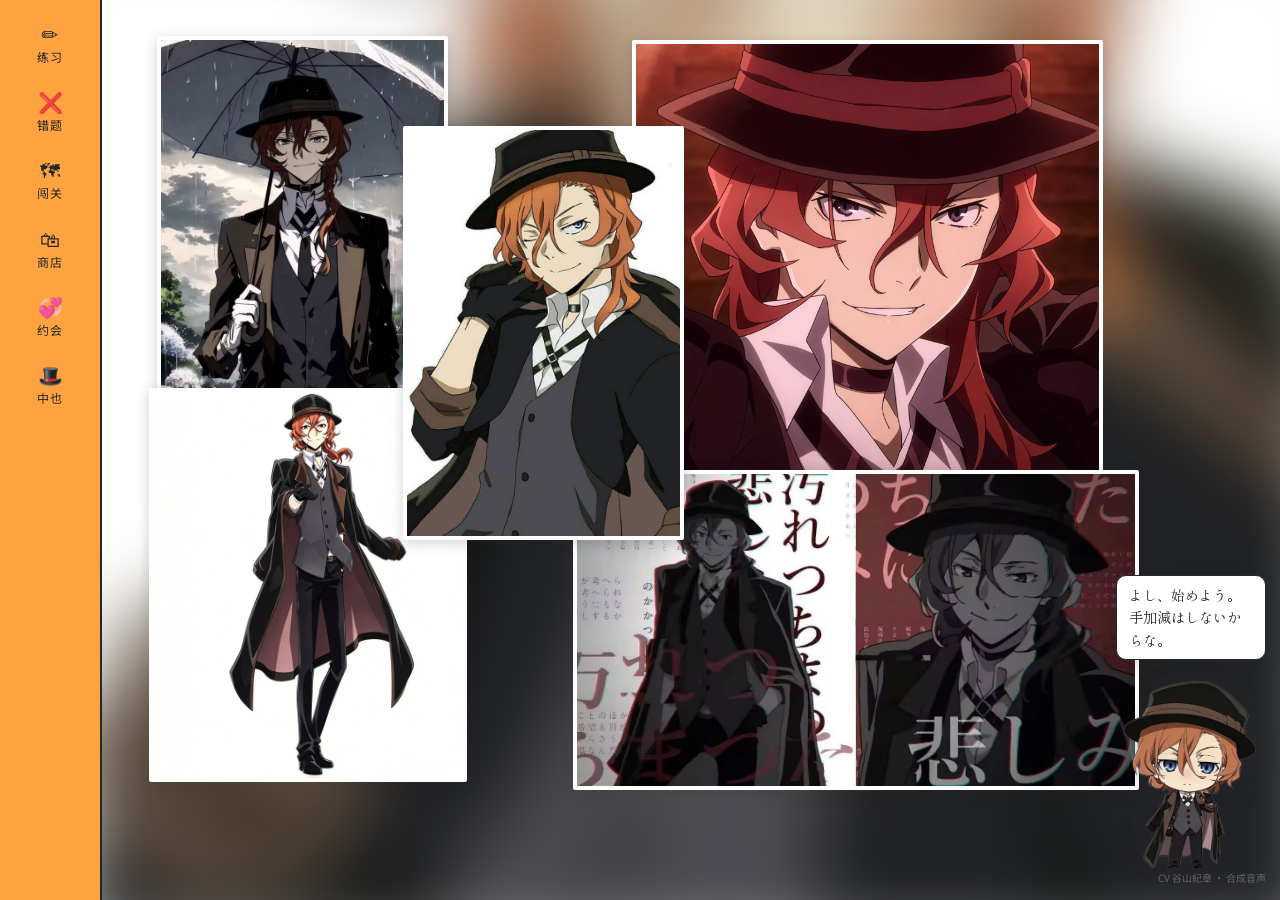
==== commit 34dfccb7: "BGM 音量弹窗：双击音符按钮弹出（照弹窗族样式），橙色滑条+喇叭图标+音量数字，音量持久化，单击改 260ms 延迟区分双击" ====
--- a/index.html
+++ b/index.html
@@ -256,6 +256,18 @@
   </div>
 </div>
 
+<div class="shop-mask" id="bgmVolMask" hidden>
+  <div class="shop">
+    <div class="shop-head"><b>背景音乐音量</b></div>
+    <div class="shop-item bgm-vol-row">
+      <svg class="bgm-speaker" viewBox="0 0 24 24" width="18" height="18" aria-hidden="true"><path d="M3 9v6h4l5 5V4L7 9H3z" fill="currentColor"/><path d="M16 8a5 5 0 0 1 0 8" fill="none" stroke="currentColor" stroke-width="2" stroke-linecap="round"/></svg>
+      <input type="range" id="bgmVolRange" min="0" max="100" step="1">
+      <b id="bgmVolNum">25</b>
+    </div>
+    <div class="shop-note">拖动调整背景音乐音量</div>
+  </div>
+</div>
+
 <script src="js/puppet.js"></script>
 <script src="js/companion.js"></script>
 <script src="js/homestage.js"></script>
--- a/css/style.css
+++ b/css/style.css
@@ -644,3 +644,23 @@
 /* 条目卡内部保持原横排（文字左、按钮右、框不变高），居中只作用于整栏与标题 */
 .bank-claim:disabled{opacity:.45;cursor:not-allowed;color:var(--muted);}
 .bank-claim:disabled:hover{border-color:var(--line);color:var(--muted);}   /* 压掉 .btn:hover 的变靛蓝 */
+
+/* ---------- BGM 音量弹窗：橙色滑条 ---------- */
+.bgm-vol-row{display:flex;align-items:center;gap:10px;color:var(--ink);}
+.bgm-speaker{flex:none;}
+#bgmVolRange{
+  flex:1;appearance:none;-webkit-appearance:none;
+  height:8px;border-radius:999px;outline:none;cursor:pointer;
+  background:linear-gradient(90deg,#FFA341 var(--vol,25%),rgba(255,255,255,.42) var(--vol,25%));
+}
+#bgmVolRange::-webkit-slider-thumb{
+  appearance:none;-webkit-appearance:none;
+  width:16px;height:16px;border-radius:50%;
+  background:var(--panel);border:2px solid #FFA341;
+  box-shadow:0 1px 4px rgba(35,40,43,.25);
+}
+#bgmVolRange::-moz-range-thumb{
+  width:14px;height:14px;border-radius:50%;
+  background:var(--panel);border:2px solid #FFA341;
+}
+#bgmVolNum{min-width:2.2em;text-align:right;font-variant-numeric:tabular-nums;}
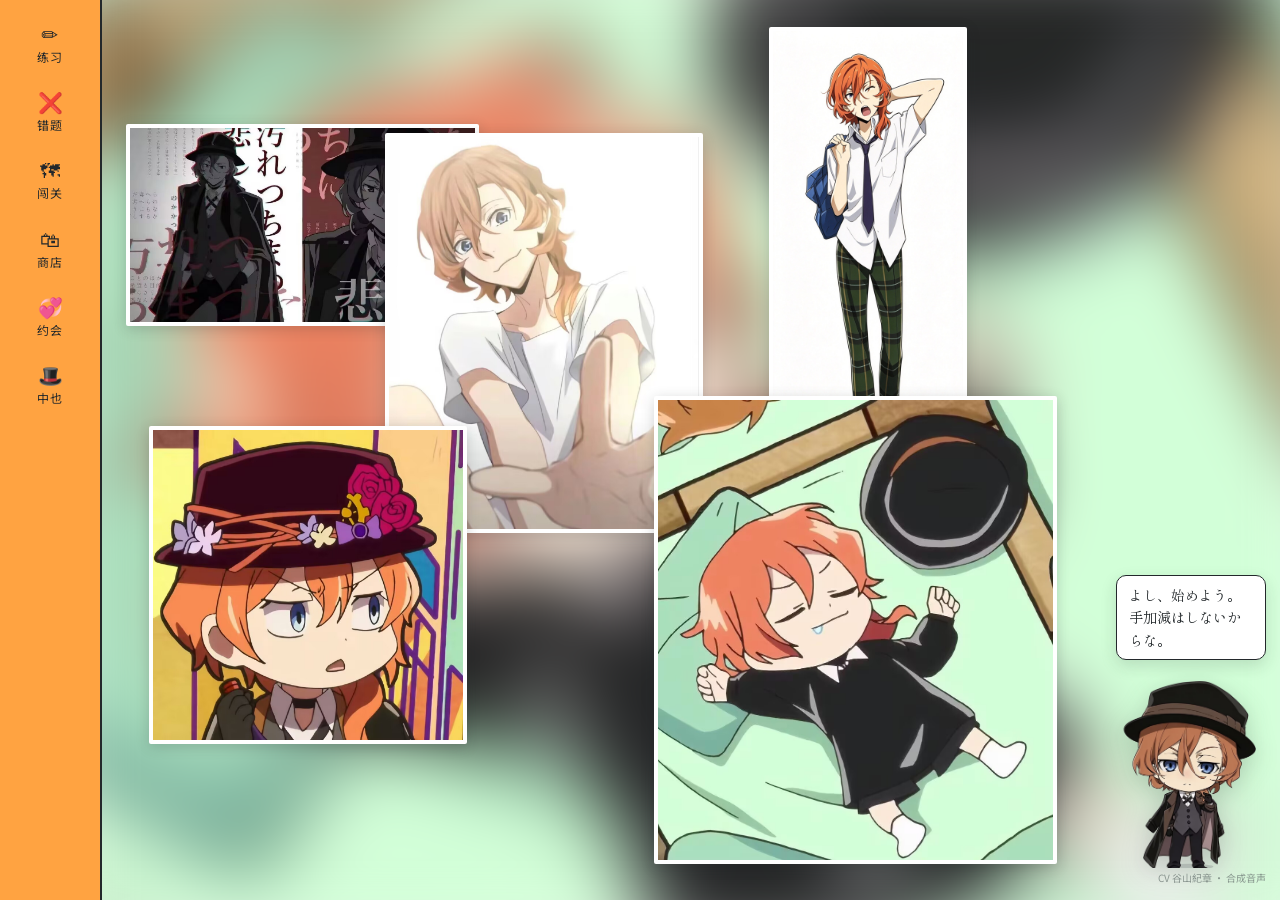
==== commit 6718846b: "音量弹窗去掉「拖动调整背景音乐音量」底注" ====
--- a/index.html
+++ b/index.html
@@ -264,7 +264,6 @@
       <input type="range" id="bgmVolRange" min="0" max="100" step="1">
       <b id="bgmVolNum">25</b>
     </div>
-    <div class="shop-note">拖动调整背景音乐音量</div>
   </div>
 </div>
 
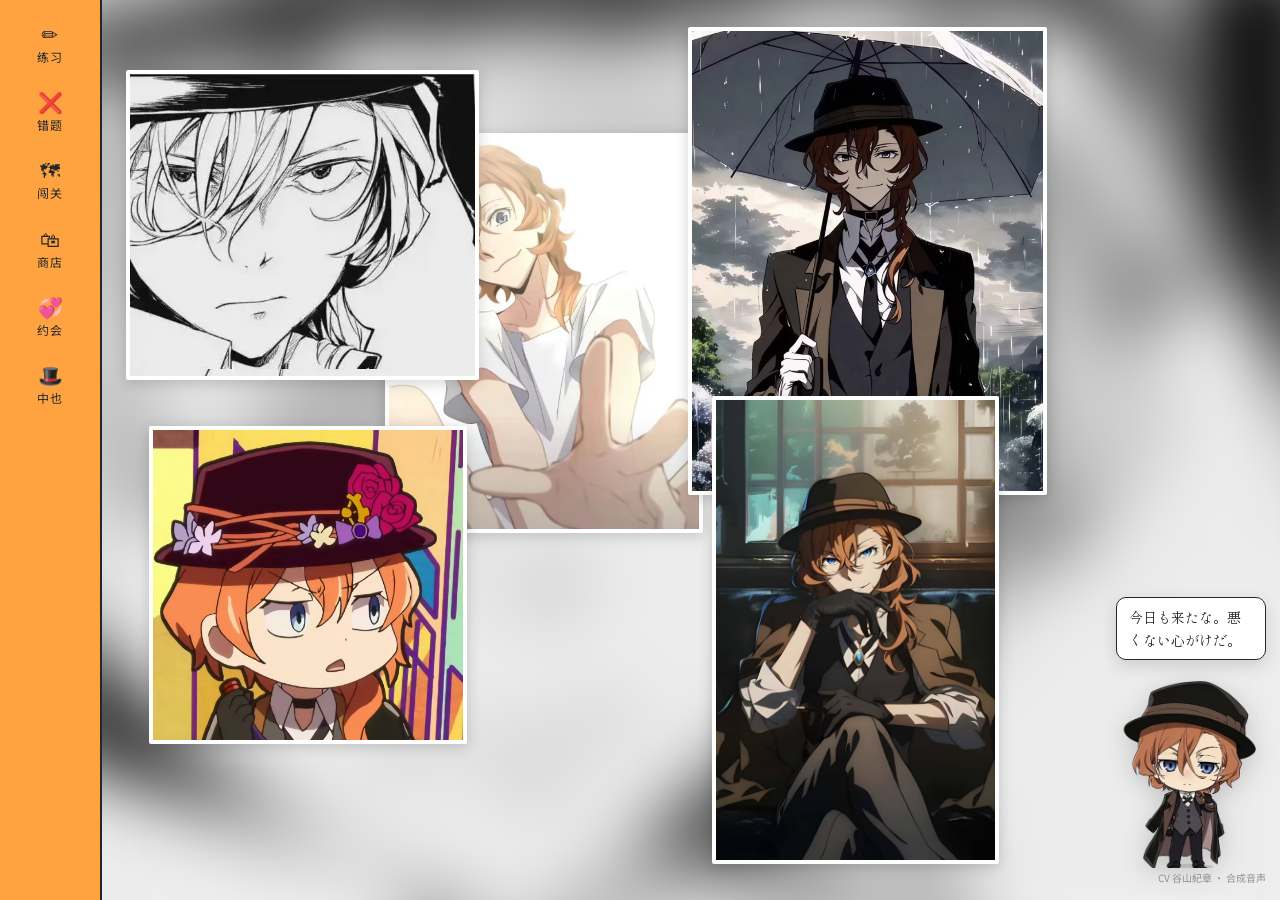
==== commit 31f6d459: "全屏漂浮装饰层：❤️🫧🍬✨ 自下而上缓慢上浮（用户指定图案：星星=四角闪星✨、泡泡=🫧）。js/float-deco.js 新组件只造 DOM（14 主区+8 边栏，图案/尺寸13-26px/时长18" ====
--- a/index.html
+++ b/index.html
@@ -12,6 +12,7 @@
 <body>
 <!-- ============ 左侧功能边栏 ============ -->
 <aside class="sidebar" id="sideBar">
+  <div class="float-deco side-float" data-count="8"></div>
   <button class="side-item" id="practiceBtn" title="练习"><span class="si-ico">✏️</span><span class="si-tx">练习</span></button>
   <button class="side-item" id="wrongSideBtn" title="错题本"><span class="si-ico">❌</span><span class="si-tx">错题</span></button>
   <button class="side-item" id="questSideBtn" title="闯关地图"><span class="si-ico">🗺</span><span class="si-tx">闯关</span></button>
@@ -24,6 +25,7 @@
 <div id="homeStage" aria-hidden="true">
   <div class="hs-bg" id="hsBg0"></div>
   <div class="hs-bg" id="hsBg1"></div>
+  <div class="float-deco" id="hsFloat" data-count="14"></div>
   <div class="hs-stack" id="hsStack"></div>
 </div>
 
@@ -273,6 +275,7 @@
 <script src="js/cursor-dog.js"></script>
 <script src="js/sfx.js"></script>
 <script src="js/bgm.js"></script>
+<script src="js/float-deco.js"></script>
 <script src="js/main.js"></script>
 </body>
 </html>
--- a/css/style.css
+++ b/css/style.css
@@ -664,3 +664,31 @@
   background:var(--panel);border:2px solid #FFA341;
 }
 #bgmVolNum{min-width:2.2em;text-align:right;font-variant-numeric:tabular-nums;}
+
+/* ---------- 全屏漂浮装饰（❤️🫧🍬✨ 自下而上）：主区实例 #hsFloat 垫在轮播氛围底之上、照片卡之下（DOM 序）；
+   边栏实例 .side-float z:-1 画在橙底之上、图标文字之下（.sidebar fixed = stacking context）；
+   所有内容层 z>=1 盖过图案，bot/弹窗/拖尾在更上。 ---------- */
+.float-deco{
+  position:absolute;inset:0;overflow:hidden;pointer-events:none;   /* 不接任何点击 */
+}
+.side-float{z-index:-1;}
+.fd-i{
+  position:absolute;bottom:-40px;   /* 从容器底外起步 */
+  animation-name:fd-rise;animation-timing-function:linear;animation-iteration-count:infinite;
+  will-change:transform;
+}
+.fd-i i{
+  display:inline-block;font-style:normal;line-height:1;   /* inline 才要转块级让 transform 生效 */
+  animation-name:fd-sway;animation-timing-function:ease-in-out;animation-iteration-count:infinite;animation-direction:alternate;
+}
+@keyframes fd-rise{
+  from{transform:translateY(0)}
+  to{transform:translateY(calc(-100vh - 120px))}   /* 容器=全屏高，连 bottom 起步余量一起升出顶边 */
+}
+@keyframes fd-sway{
+  from{transform:translateX(-14px) rotate(-8deg)}
+  to{transform:translateX(14px) rotate(8deg)}
+}
+@media (prefers-reduced-motion:reduce){
+  .float-deco{display:none;}
+}
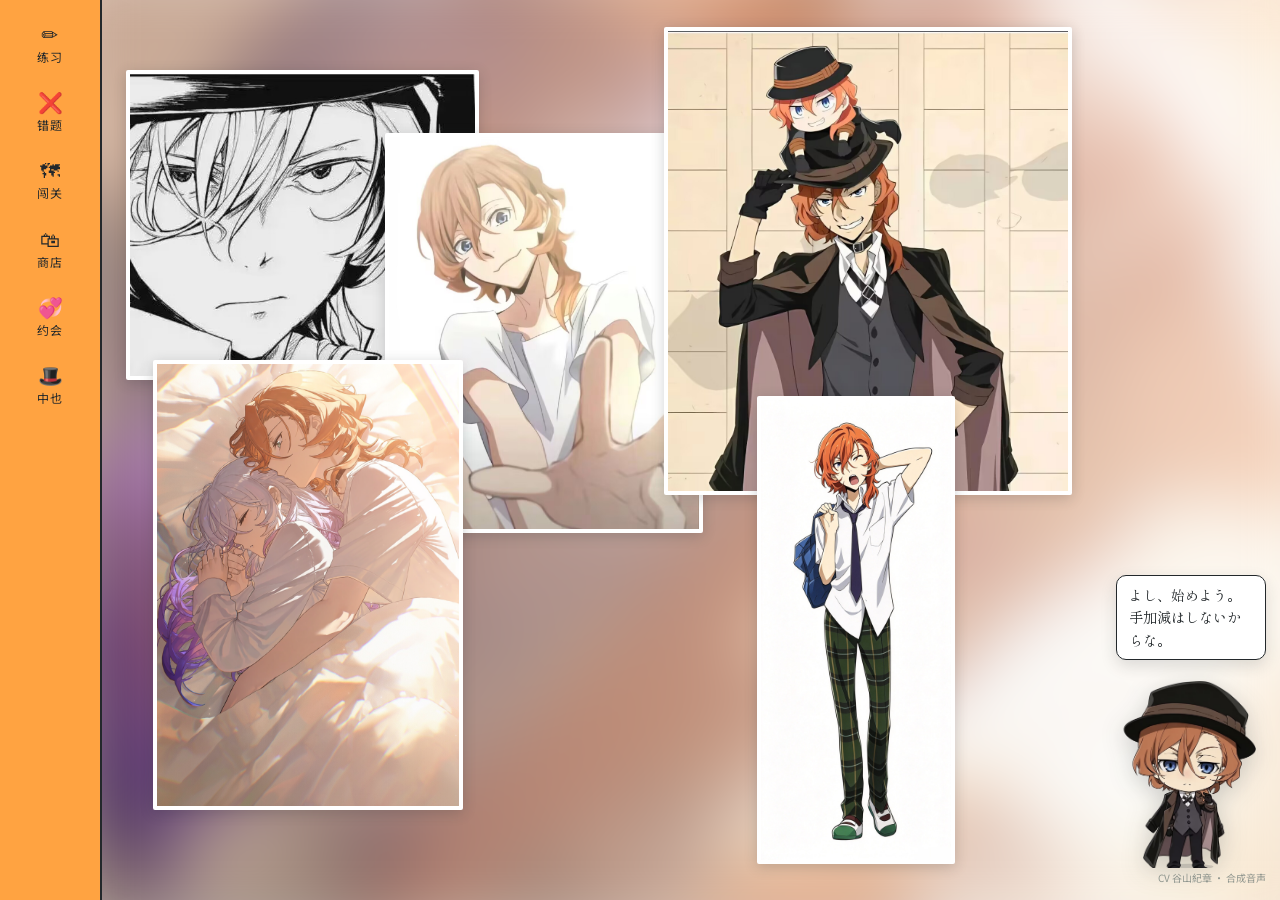
==== commit f197a576: "边栏漂浮图案 8→4：按颗数没按面积配导致边栏密度≈右侧 6.6 倍（102×720 摊 8 vs 1178×720 摊 14），减半后仍略密于主区（窄条点缀感），再嫌密改 data-count 即可" ====
--- a/index.html
+++ b/index.html
@@ -12,7 +12,7 @@
 <body>
 <!-- ============ 左侧功能边栏 ============ -->
 <aside class="sidebar" id="sideBar">
-  <div class="float-deco side-float" data-count="8"></div>
+  <div class="float-deco side-float" data-count="4"></div>
   <button class="side-item" id="practiceBtn" title="练习"><span class="si-ico">✏️</span><span class="si-tx">练习</span></button>
   <button class="side-item" id="wrongSideBtn" title="错题本"><span class="si-ico">❌</span><span class="si-tx">错题</span></button>
   <button class="side-item" id="questSideBtn" title="闯关地图"><span class="si-ico">🗺</span><span class="si-tx">闯关</span></button>
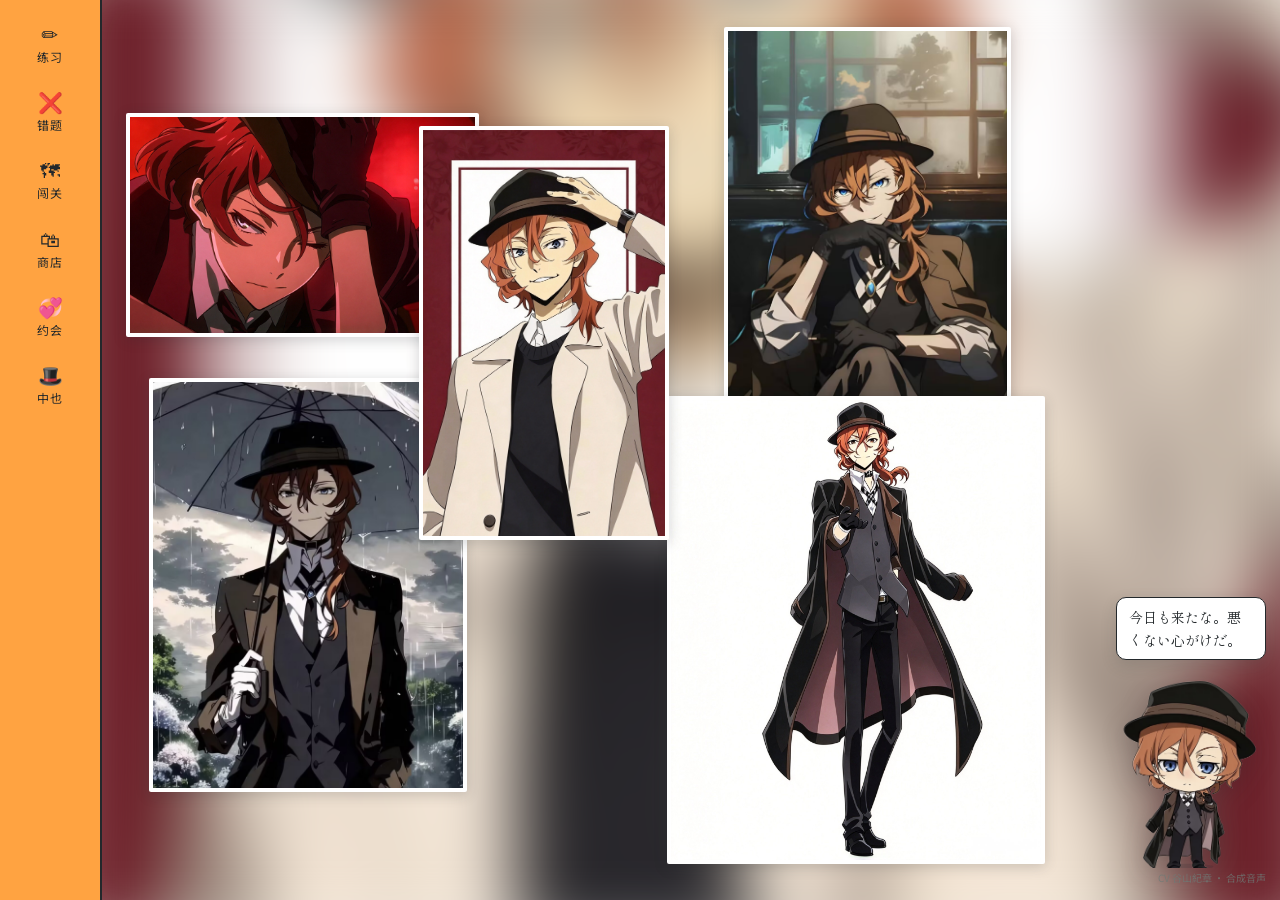
==== commit dcee1e3f: "漂浮装饰加密度提速：主区 14→18（1/6.1万→1/4.7万 px²）、边栏 4→5（远低于最初 8 的密度，用户明确不许回到之前）、时长区间 18-34s→14-26s（≈快 23%）；图案/尺" ====
--- a/index.html
+++ b/index.html
@@ -12,7 +12,7 @@
 <body>
 <!-- ============ 左侧功能边栏 ============ -->
 <aside class="sidebar" id="sideBar">
-  <div class="float-deco side-float" data-count="4"></div>
+  <div class="float-deco side-float" data-count="5"></div>
   <button class="side-item" id="practiceBtn" title="练习"><span class="si-ico">✏️</span><span class="si-tx">练习</span></button>
   <button class="side-item" id="wrongSideBtn" title="错题本"><span class="si-ico">❌</span><span class="si-tx">错题</span></button>
   <button class="side-item" id="questSideBtn" title="闯关地图"><span class="si-ico">🗺</span><span class="si-tx">闯关</span></button>
@@ -25,7 +25,7 @@
 <div id="homeStage" aria-hidden="true">
   <div class="hs-bg" id="hsBg0"></div>
   <div class="hs-bg" id="hsBg1"></div>
-  <div class="float-deco" id="hsFloat" data-count="14"></div>
+  <div class="float-deco" id="hsFloat" data-count="18"></div>
   <div class="hs-stack" id="hsStack"></div>
 </div>
 
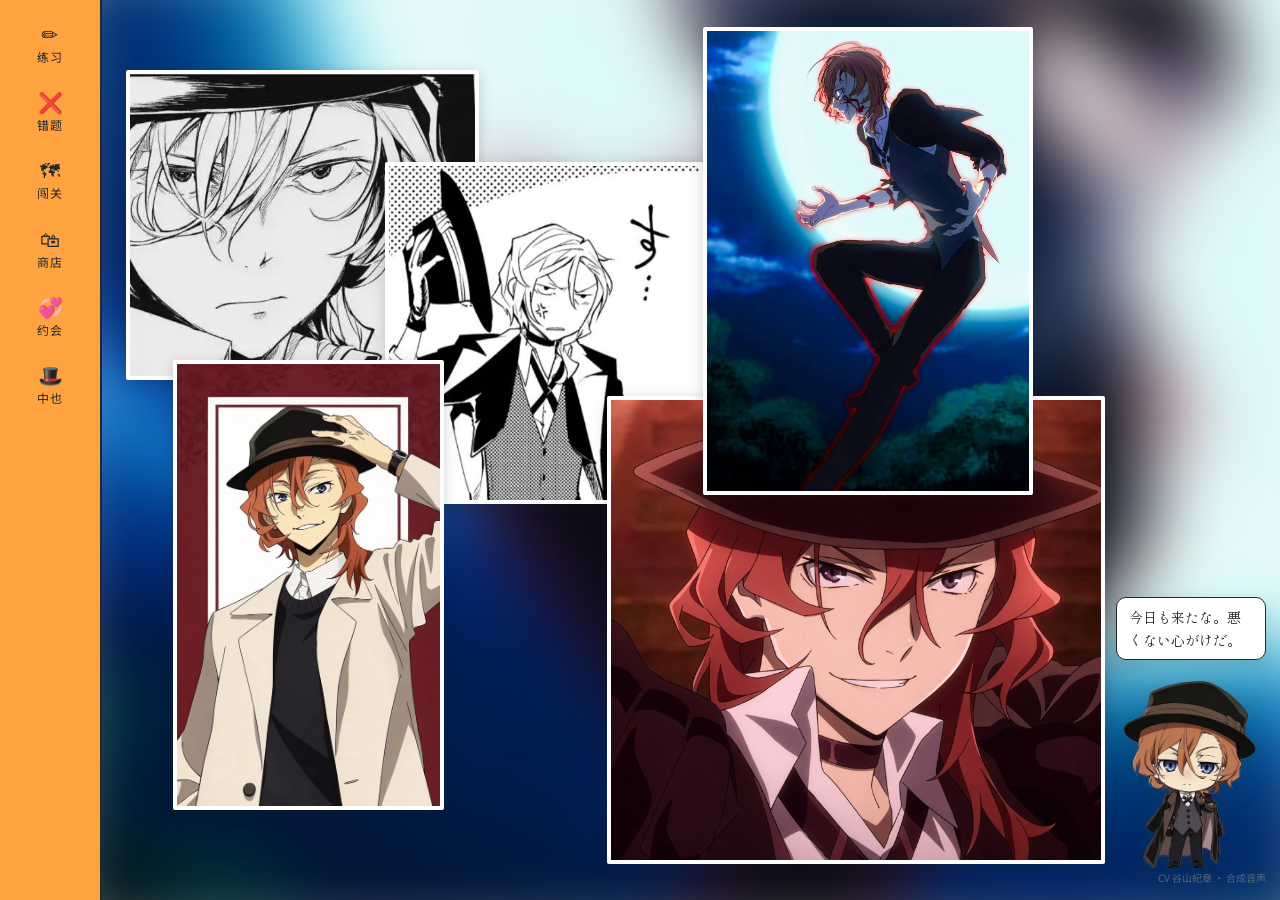
==== commit 9249ef6c: "每按钮练习记录：练习页课程卡/阶段按钮第三行小字（x遍·正确率，明细在 title 悬停）+ 闯关难度弹窗普通/进阶各行记录，store.pr{r遍数,q题数,o答对} 自 2026-11-14 起算" ====
--- a/index.html
+++ b/index.html
@@ -216,11 +216,11 @@
   <div class="shop">
     <div class="shop-head"><b id="diffTitle">第1课</b><button class="quit" id="diffResetBtn">重置</button><button class="shop-close" id="diffCloseBtn">✕</button></div>
     <div class="shop-item">
-      <div class="shop-info"><b>普通</b><span>中文释义 → 打假名 · 显示字数格子</span></div>
+      <div class="shop-info"><b>普通</b><span>中文释义 → 打假名 · 显示字数格子</span><span class="drec" id="diffNRec"></span></div>
       <div class="diff-right"><span class="dstars" id="diffNStars"></span><button class="btn" id="diffNBtn">开始</button></div>
     </div>
     <div class="shop-item">
-      <div class="shop-info"><b>进阶</b><span>看汉字写假名读音 · 无字数格子</span></div>
+      <div class="shop-info"><b>进阶</b><span>看汉字写假名读音 · 无字数格子</span><span class="drec" id="diffARec"></span></div>
       <div class="diff-right"><span class="dstars" id="diffAStars"></span><button class="btn" id="diffABtn">开始</button></div>
     </div>
     <div class="shop-note">首通奖励翻倍 · 过关 1/2/3★ +20/30/50</div>
--- a/css/style.css
+++ b/css/style.css
@@ -112,13 +112,14 @@
 }
 .chip .no{display:block;font-weight:700;font-size:15px;}
 .chip .ct{display:block;font-size:11px;color:var(--muted);line-height:1.3;}
-.chip .no,.chip .ct{text-shadow:0 1px 3px rgba(255,255,255,.75),0 0 6px rgba(255,255,255,.45);}   /* 透明底后文字直接叠在轮播上，白晕保可读 */
+.chip .pr{display:block;font-size:10px;color:var(--muted);line-height:1.3;}   /* 每按钮练习记录行：x遍·正确率（2026-11-14 起算），明细在按钮 title */
+.chip .no,.chip .ct,.chip .pr{text-shadow:0 1px 3px rgba(255,255,255,.75),0 0 6px rgba(255,255,255,.45);}   /* 透明底后文字直接叠在轮播上，白晕保可读 */
 .chip:hover{background:rgba(255,255,255,.35);}   /* 无边框后用淡白底做悬停反馈 */
 .chip.on{background:#FFA341;color:var(--ink);}   /* 选中态=与边栏相同橙（色值独立写死），未选=透明 */
-.chip.on .ct{color:var(--ink);}
+.chip.on .ct,.chip.on .pr{color:var(--ink);}
 /* 悬停彩蛋：移入课程按钮随机出一张图，contain 完整显示、文字隐藏（规则须在 .chip.on 后，否则选中态橙底盖掉白底衬） */
 .chip.peek{background-color:#fff;background-size:contain;background-position:center;background-repeat:no-repeat;}
-.chip.peek .no,.chip.peek .ct{visibility:hidden;}
+.chip.peek .no,.chip.peek .ct,.chip.peek .pr{visibility:hidden;}
 .row{display:flex;flex-wrap:wrap;gap:8px;align-items:center;margin-top:14px;}
 button{font:inherit;cursor:pointer;}
 .btn{
@@ -488,6 +489,7 @@
 .qstars{text-align:center;font-size:30px;letter-spacing:6px;color:#D9A441;margin-top:14px;}
 .diff-right{display:flex;align-items:center;gap:10px;}
 .diff-right .dstars{font-size:13px;color:#D9A441;letter-spacing:1px;}
+.drec{display:block;font-size:11px;color:var(--muted);margin-top:2px;}   /* 闯关难度弹窗的每按钮练习记录行 */
 
 /* ---------- 中也伴侣（P3） ---------- */
 .companion{
@@ -630,8 +632,8 @@
 .stop-shop .s-ok b{color:var(--midori);}
 .stop-shop .s-bad b{color:var(--shu);}
 .stop-shop .stop-foot{justify-content:space-between;padding:0 4px;}
-#stopStayBtn{background:#FFA341;border-color:#FFA341;color:var(--ink);}   /* 不退出=主操作橙，同开始/败部复活 */
-#stopStayBtn:hover{background:#F08900;border-color:#F08900;}
+#stopExitBtn,#stopStayBtn{background:#FFA341;border-color:#FFA341;color:var(--ink);}   /* 退出/不退出都=主操作橙，同开始/败部复活 */
+#stopExitBtn:hover,#stopStayBtn:hover{background:#F08900;border-color:#F08900;}
 
 /* ---------- 中也的约会基金：三板块时长兑金币（替换衣橱入口） ---------- */
 .bank-head{margin-bottom:10px;text-align:center;}
